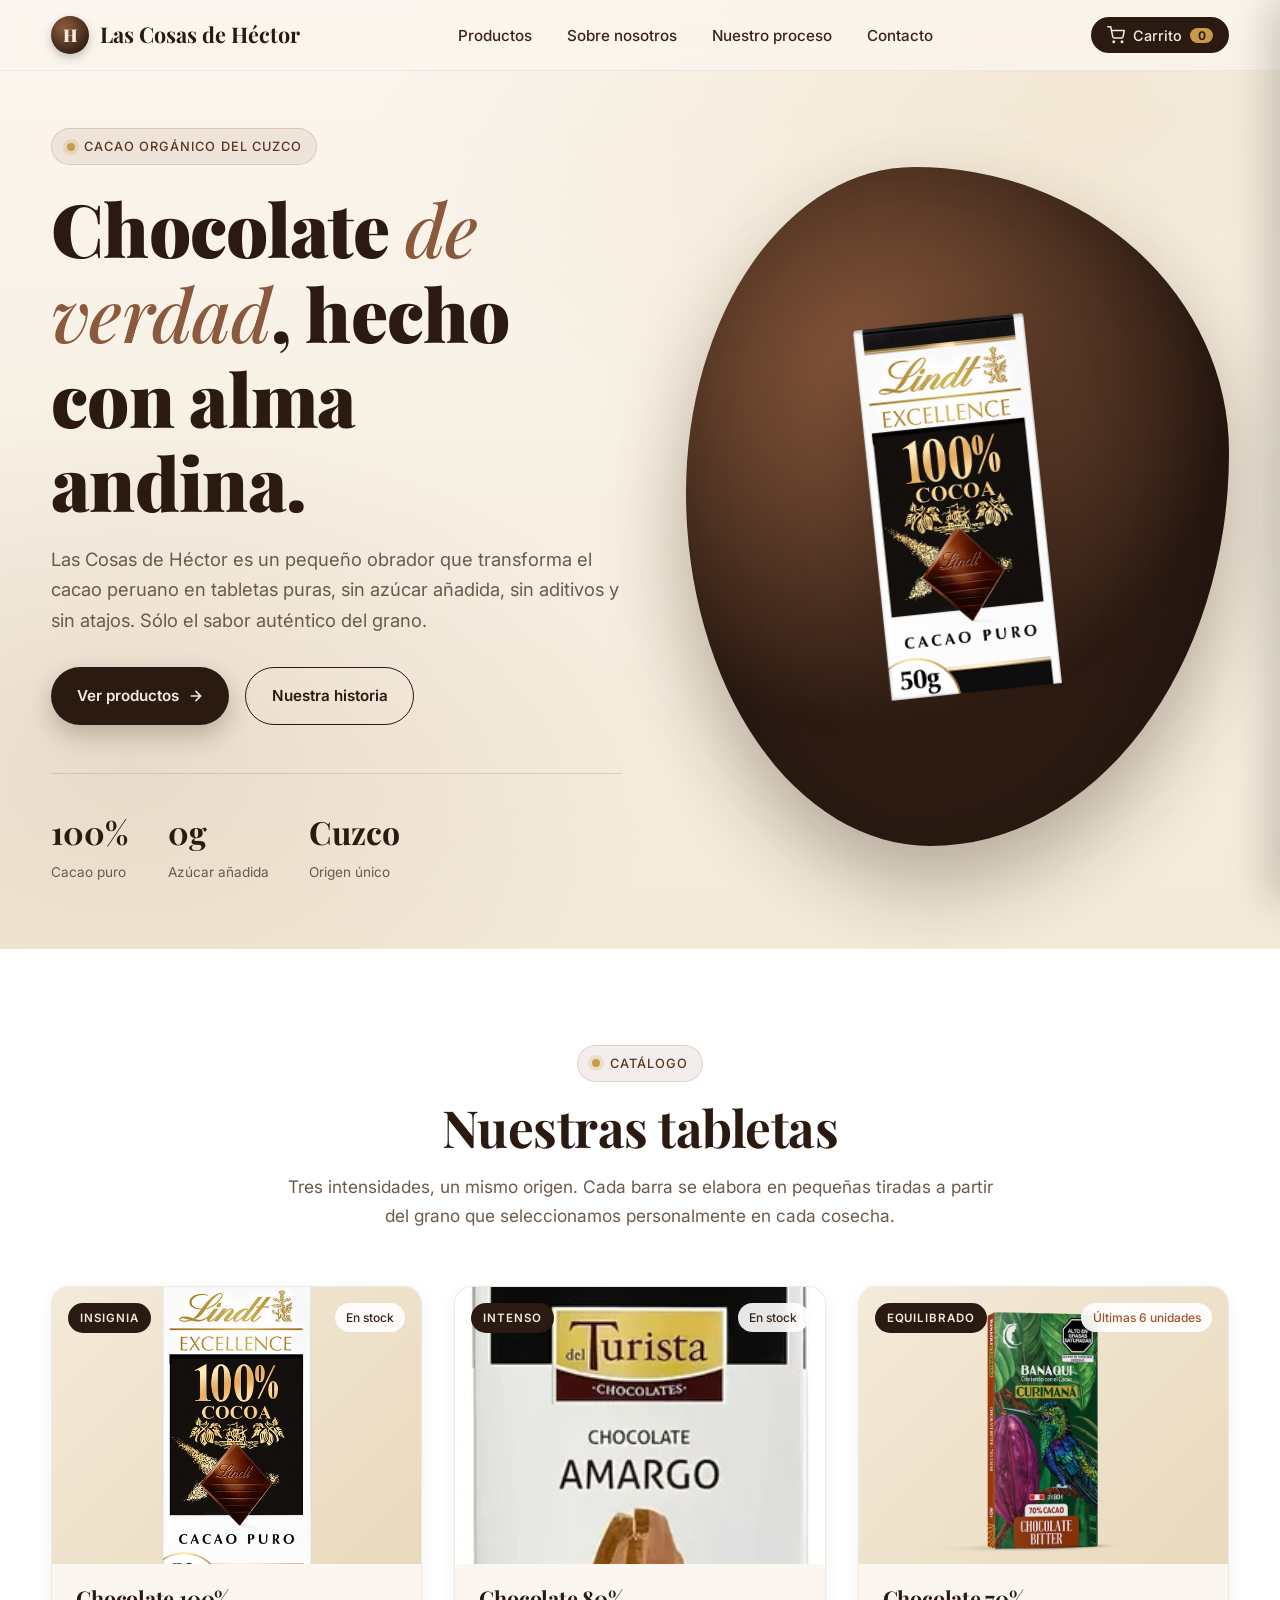
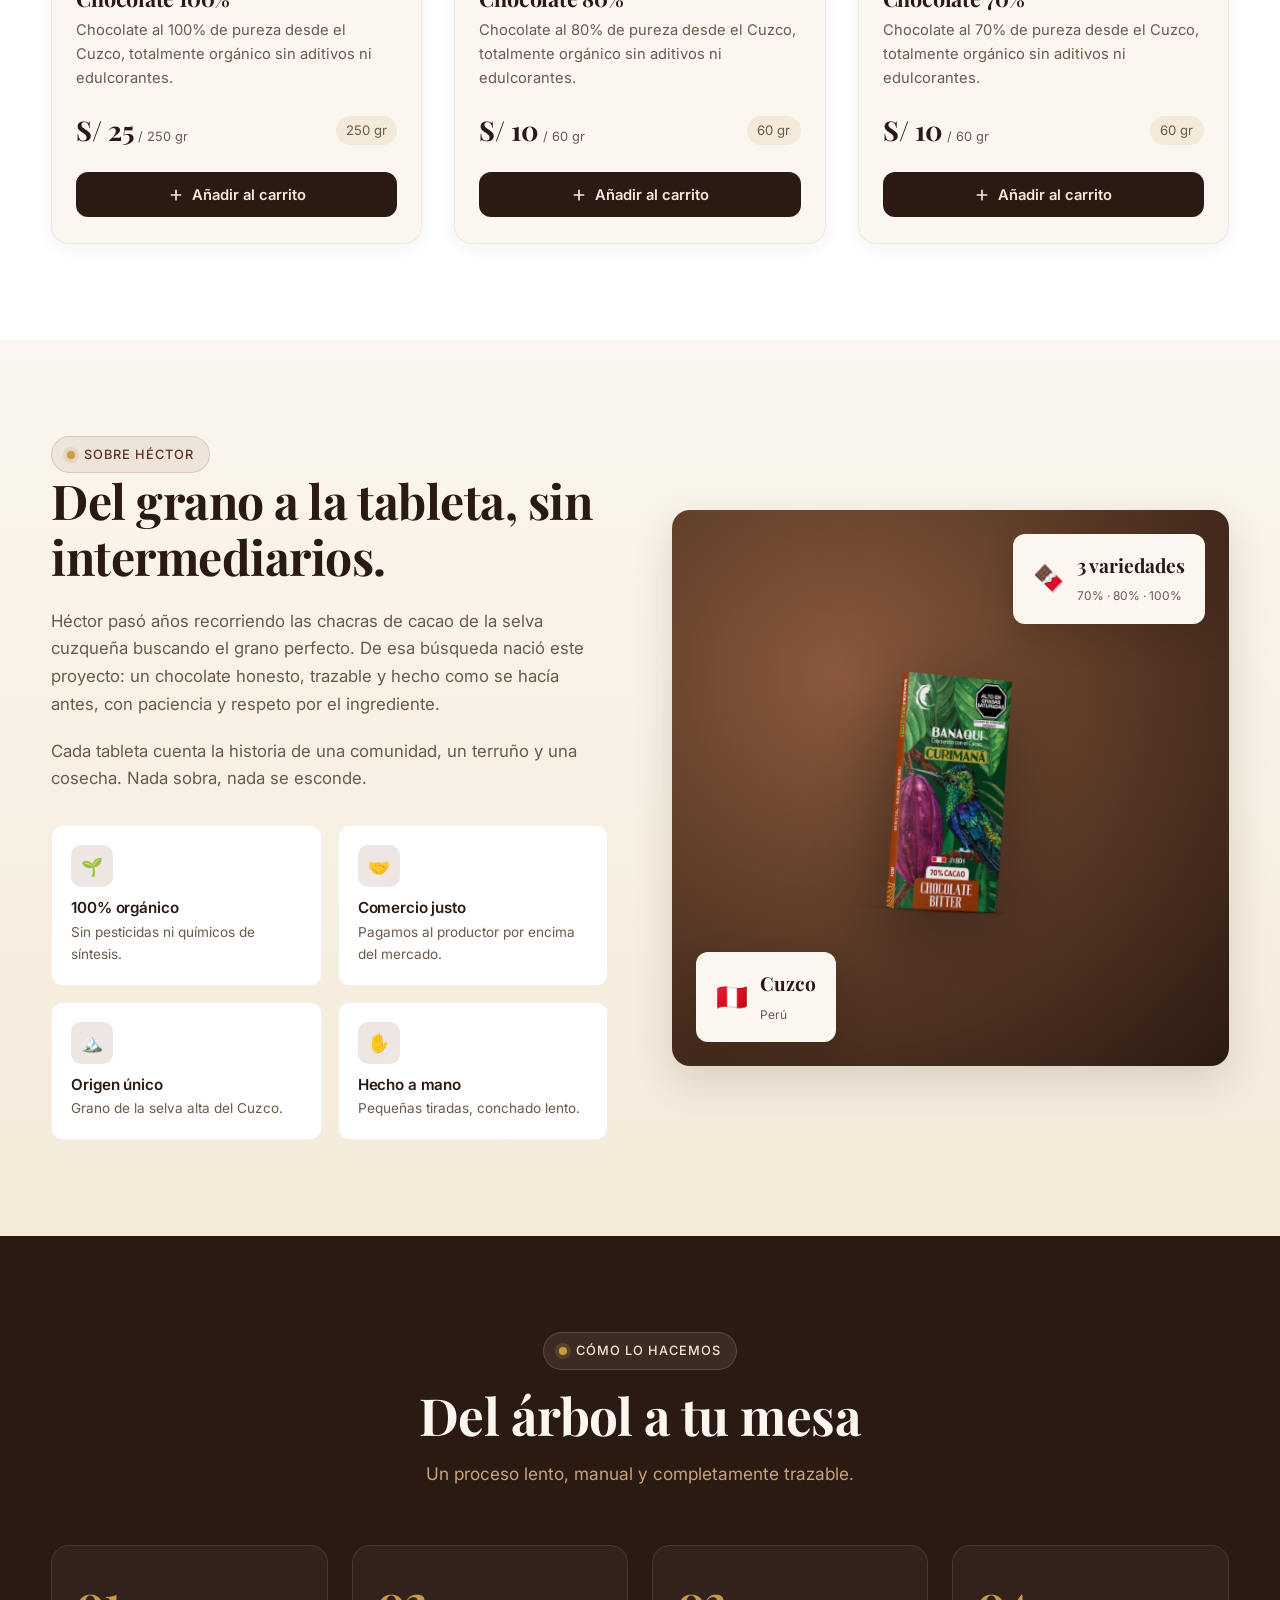
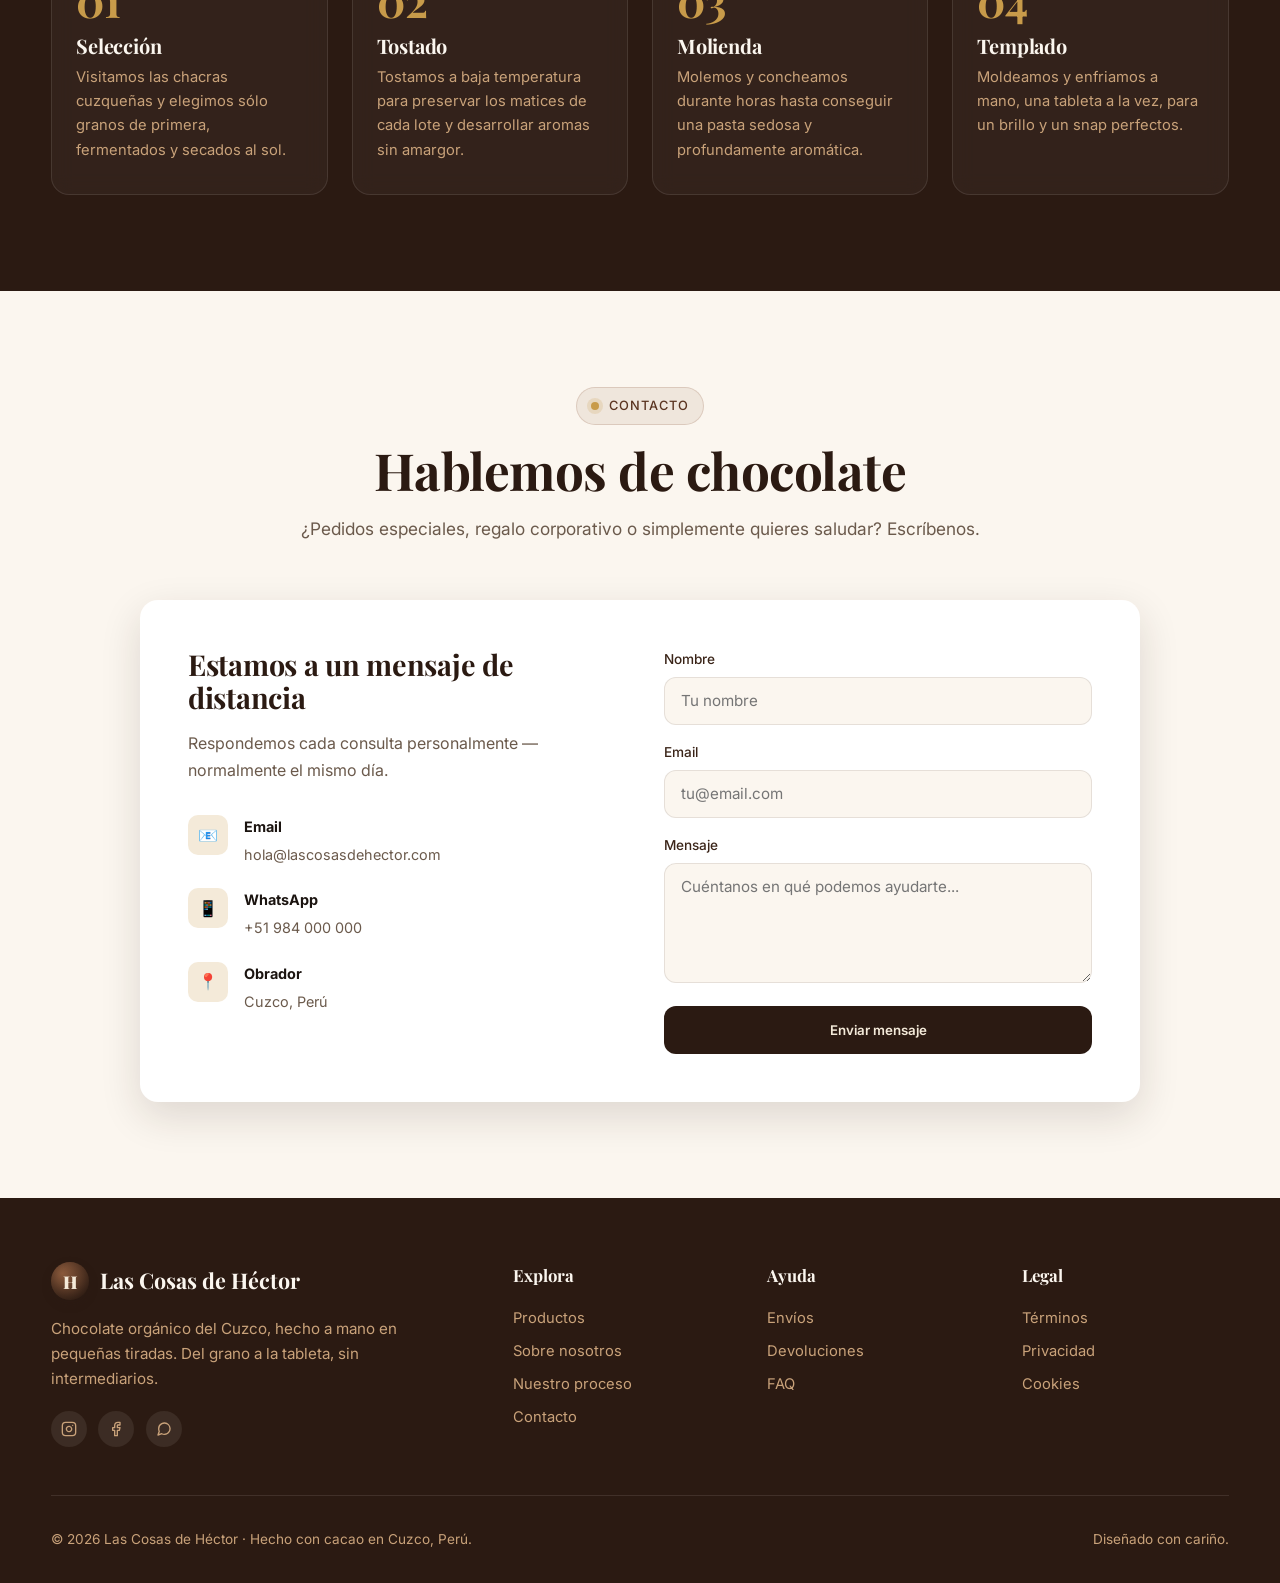
==== index.html @ a6a856c2 "Add SPA for Las Cosas de Héctor with catalog, cart, and sections - SPA completa en un solo index.htm" ====
<!DOCTYPE html>
<html lang="es">
<head>
    <meta charset="UTF-8" />
    <meta name="viewport" content="width=device-width, initial-scale=1.0" />
    <meta name="description" content="Las Cosas de Héctor — chocolate orgánico 100% puro desde el Cuzco, sin aditivos ni edulcorantes." />
    <title>Las Cosas de Héctor · Chocolate orgánico del Cuzco</title>

    <link rel="preconnect" href="https://fonts.googleapis.com">
    <link rel="preconnect" href="https://fonts.gstatic.com" crossorigin>
    <link href="https://fonts.googleapis.com/css2?family=Playfair+Display:wght@500;700;900&family=Inter:wght@300;400;500;600;700&display=swap" rel="stylesheet">

    <style>
        :root {
            --cacao-900: #2b1a12;
            --cacao-800: #3a2418;
            --cacao-700: #5a3420;
            --cacao-500: #8b5a3c;
            --cacao-300: #c9a27a;
            --cream-50: #fbf6ef;
            --cream-100: #f4ead9;
            --cream-200: #e9d9bd;
            --gold: #c89b4a;
            --ink: #1b1410;
            --muted: #6b5a4c;
            --white: #ffffff;
            --shadow: 0 14px 40px rgba(43, 26, 18, 0.14);
            --radius-lg: 18px;
            --radius-md: 12px;
            --radius-sm: 8px;
            --transition: 0.35s cubic-bezier(0.22, 0.61, 0.36, 1);
        }

        * { box-sizing: border-box; margin: 0; padding: 0; }

        html { scroll-behavior: smooth; }

        body {
            font-family: 'Inter', system-ui, -apple-system, Segoe UI, Roboto, sans-serif;
            color: var(--ink);
            background: var(--cream-50);
            line-height: 1.65;
            -webkit-font-smoothing: antialiased;
            overflow-x: hidden;
        }

        h1, h2, h3, h4 {
            font-family: 'Playfair Display', Georgia, serif;
            color: var(--cacao-900);
            line-height: 1.15;
            letter-spacing: -0.01em;
        }

        a { color: inherit; text-decoration: none; }
        img { max-width: 100%; display: block; }
        button { font-family: inherit; cursor: pointer; border: none; background: none; }

        .container {
            width: min(1180px, 92%);
            margin: 0 auto;
        }

        /* ======= NAV ======= */
        .nav {
            position: fixed;
            top: 0; left: 0; right: 0;
            z-index: 100;
            backdrop-filter: saturate(180%) blur(12px);
            -webkit-backdrop-filter: saturate(180%) blur(12px);
            background: rgba(251, 246, 239, 0.82);
            border-bottom: 1px solid rgba(43, 26, 18, 0.06);
            transition: var(--transition);
        }
        .nav.scrolled {
            background: rgba(251, 246, 239, 0.96);
            box-shadow: 0 2px 20px rgba(43, 26, 18, 0.06);
        }
        .nav-inner {
            display: flex;
            justify-content: space-between;
            align-items: center;
            padding: 1rem 0;
        }
        .brand {
            display: flex;
            align-items: center;
            gap: 0.65rem;
            font-family: 'Playfair Display', serif;
            font-weight: 700;
            font-size: 1.35rem;
            color: var(--cacao-900);
        }
        .brand-mark {
            width: 38px; height: 38px;
            border-radius: 50%;
            background: radial-gradient(circle at 30% 30%, var(--cacao-500), var(--cacao-900));
            box-shadow: inset 0 -6px 12px rgba(0,0,0,0.25), 0 4px 10px rgba(43,26,18,0.25);
            display: grid;
            place-items: center;
            color: var(--cream-100);
            font-family: 'Playfair Display', serif;
            font-weight: 900;
            font-size: 1.1rem;
        }
        .nav-links {
            display: flex;
            align-items: center;
            gap: 2.2rem;
            list-style: none;
        }
        .nav-links a {
            font-size: 0.95rem;
            font-weight: 500;
            color: var(--cacao-800);
            position: relative;
            transition: color var(--transition);
        }
        .nav-links a::after {
            content: '';
            position: absolute;
            left: 0; bottom: -6px;
            width: 0; height: 2px;
            background: var(--gold);
            transition: width var(--transition);
        }
        .nav-links a:hover { color: var(--cacao-900); }
        .nav-links a:hover::after { width: 100%; }

        .cart-btn {
            display: inline-flex;
            align-items: center;
            gap: 0.5rem;
            padding: 0.55rem 1rem;
            border-radius: 999px;
            background: var(--cacao-900);
            color: var(--cream-100);
            font-size: 0.9rem;
            font-weight: 500;
            transition: transform var(--transition), background var(--transition);
        }
        .cart-btn:hover { background: var(--cacao-700); transform: translateY(-1px); }
        .cart-count {
            background: var(--gold);
            color: var(--cacao-900);
            padding: 0 0.45rem;
            border-radius: 999px;
            font-size: 0.75rem;
            font-weight: 700;
            min-width: 20px;
            text-align: center;
        }

        .nav-toggle {
            display: none;
            width: 40px; height: 40px;
            border-radius: 8px;
            align-items: center;
            justify-content: center;
            color: var(--cacao-900);
        }

        /* ======= HERO ======= */
        .hero {
            position: relative;
            min-height: 100vh;
            padding: 8rem 0 4rem;
            background:
                radial-gradient(1200px 700px at 85% 10%, rgba(200, 155, 74, 0.15), transparent 60%),
                radial-gradient(900px 600px at 10% 80%, rgba(139, 90, 60, 0.12), transparent 60%),
                linear-gradient(180deg, var(--cream-50), var(--cream-100));
            overflow: hidden;
        }
        .hero-inner {
            display: grid;
            grid-template-columns: 1.05fr 1fr;
            gap: 4rem;
            align-items: center;
        }
        .eyebrow {
            display: inline-flex;
            align-items: center;
            gap: 0.6rem;
            padding: 0.45rem 0.9rem;
            background: rgba(139, 90, 60, 0.1);
            border: 1px solid rgba(139, 90, 60, 0.2);
            border-radius: 999px;
            font-size: 0.8rem;
            font-weight: 500;
            color: var(--cacao-700);
            letter-spacing: 0.08em;
            text-transform: uppercase;
        }
        .eyebrow .dot {
            width: 8px; height: 8px; border-radius: 50%;
            background: var(--gold);
            box-shadow: 0 0 0 4px rgba(200, 155, 74, 0.2);
        }

        .hero h1 {
            font-size: clamp(2.6rem, 6vw, 4.6rem);
            margin: 1.25rem 0 1.25rem;
            font-weight: 900;
        }
        .hero h1 em {
            font-style: italic;
            color: var(--cacao-500);
            font-weight: 500;
        }
        .hero p.lead {
            font-size: 1.15rem;
            color: var(--muted);
            max-width: 52ch;
            margin-bottom: 2rem;
        }
        .hero-actions {
            display: flex;
            gap: 1rem;
            flex-wrap: wrap;
        }
        .btn {
            display: inline-flex;
            align-items: center;
            gap: 0.55rem;
            padding: 0.95rem 1.6rem;
            border-radius: 999px;
            font-weight: 600;
            font-size: 0.95rem;
            transition: transform var(--transition), box-shadow var(--transition), background var(--transition), color var(--transition);
        }
        .btn-primary {
            background: var(--cacao-900);
            color: var(--cream-100);
            box-shadow: 0 10px 24px rgba(43,26,18,0.25);
        }
        .btn-primary:hover { transform: translateY(-2px); background: var(--cacao-700); box-shadow: 0 14px 30px rgba(43,26,18,0.3); }
        .btn-ghost {
            background: transparent;
            color: var(--cacao-900);
            border: 1.5px solid var(--cacao-900);
        }
        .btn-ghost:hover { background: var(--cacao-900); color: var(--cream-100); }

        .hero-stats {
            display: flex;
            gap: 2.5rem;
            margin-top: 3rem;
            padding-top: 2rem;
            border-top: 1px solid rgba(43, 26, 18, 0.12);
        }
        .stat strong {
            display: block;
            font-family: 'Playfair Display', serif;
            font-size: 2rem;
            color: var(--cacao-900);
        }
        .stat span {
            font-size: 0.85rem;
            color: var(--muted);
        }

        .hero-art {
            position: relative;
            aspect-ratio: 4/5;
            display: grid;
            place-items: center;
        }
        .hero-art .blob {
            position: absolute;
            inset: 0;
            background: radial-gradient(circle at 35% 30%, var(--cacao-500), var(--cacao-900) 60%, var(--cacao-800));
            border-radius: 42% 58% 55% 45% / 48% 42% 58% 52%;
            box-shadow: 0 40px 80px rgba(43, 26, 18, 0.3), inset -20px -30px 60px rgba(0,0,0,0.25);
            animation: morph 14s ease-in-out infinite alternate;
        }
        .hero-art .halo {
            position: absolute;
            inset: -8%;
            background: radial-gradient(circle, rgba(200, 155, 74, 0.2), transparent 70%);
            filter: blur(30px);
            z-index: 0;
        }
        .hero-art img {
            position: relative;
            z-index: 2;
            width: 78%;
            height: auto;
            filter: drop-shadow(0 24px 40px rgba(43, 26, 18, 0.5));
            transform: rotate(-6deg);
            animation: float 6s ease-in-out infinite;
        }
        @keyframes morph {
            0% { border-radius: 42% 58% 55% 45% / 48% 42% 58% 52%; }
            100% { border-radius: 55% 45% 48% 52% / 42% 55% 45% 58%; }
        }
        @keyframes float {
            0%, 100% { transform: translateY(0) rotate(-6deg); }
            50% { transform: translateY(-16px) rotate(-4deg); }
        }

        /* ======= SECTION COMMON ======= */
        section { padding: 6rem 0; position: relative; }
        .section-head {
            text-align: center;
            max-width: 720px;
            margin: 0 auto 3.5rem;
        }
        .section-head .eyebrow { margin-bottom: 1rem; }
        .section-head h2 {
            font-size: clamp(2rem, 4vw, 3.2rem);
            margin-bottom: 1rem;
        }
        .section-head p {
            color: var(--muted);
            font-size: 1.08rem;
        }

        /* ======= PRODUCTS ======= */
        #productos { background: var(--white); }
        .products-grid {
            display: grid;
            grid-template-columns: repeat(auto-fit, minmax(280px, 1fr));
            gap: 2rem;
        }
        .product-card {
            background: var(--cream-50);
            border-radius: var(--radius-lg);
            overflow: hidden;
            box-shadow: 0 4px 16px rgba(43, 26, 18, 0.06);
            border: 1px solid rgba(43, 26, 18, 0.06);
            transition: transform var(--transition), box-shadow var(--transition);
            display: flex;
            flex-direction: column;
        }
        .product-card:hover {
            transform: translateY(-6px);
            box-shadow: var(--shadow);
        }
        .product-image {
            position: relative;
            aspect-ratio: 4/3;
            overflow: hidden;
            background: linear-gradient(135deg, var(--cream-100), var(--cream-200));
        }
        .product-image img {
            width: 100%;
            height: 100%;
            object-fit: cover;
            transition: transform 0.6s cubic-bezier(0.22, 0.61, 0.36, 1);
        }
        .product-card:hover .product-image img { transform: scale(1.06); }
        .product-badge {
            position: absolute;
            top: 1rem; left: 1rem;
            padding: 0.35rem 0.75rem;
            background: var(--cacao-900);
            color: var(--cream-100);
            border-radius: 999px;
            font-size: 0.72rem;
            font-weight: 600;
            letter-spacing: 0.08em;
            text-transform: uppercase;
        }
        .stock-tag {
            position: absolute;
            top: 1rem; right: 1rem;
            padding: 0.3rem 0.7rem;
            background: rgba(255, 255, 255, 0.9);
            backdrop-filter: blur(6px);
            color: var(--cacao-800);
            border-radius: 999px;
            font-size: 0.75rem;
            font-weight: 500;
        }
        .stock-tag.low { color: #a0522d; }
        .product-body {
            padding: 1.4rem 1.5rem 1.6rem;
            display: flex;
            flex-direction: column;
            flex: 1;
        }
        .product-title {
            font-size: 1.35rem;
            margin-bottom: 0.4rem;
        }
        .product-desc {
            color: var(--muted);
            font-size: 0.92rem;
            margin-bottom: 1.1rem;
            flex: 1;
        }
        .product-meta {
            display: flex;
            justify-content: space-between;
            align-items: center;
            gap: 1rem;
        }
        .price {
            font-family: 'Playfair Display', serif;
            font-size: 1.7rem;
            color: var(--cacao-900);
            font-weight: 700;
        }
        .price small {
            font-family: 'Inter', sans-serif;
            font-weight: 400;
            font-size: 0.8rem;
            color: var(--muted);
            margin-left: 0.25rem;
        }
        .weight {
            font-size: 0.82rem;
            color: var(--muted);
            padding: 0.25rem 0.65rem;
            background: var(--cream-100);
            border-radius: 999px;
        }
        .add-btn {
            margin-top: 1.2rem;
            width: 100%;
            padding: 0.85rem;
            background: var(--cacao-900);
            color: var(--cream-100);
            border-radius: var(--radius-md);
            font-weight: 600;
            font-size: 0.92rem;
            display: flex;
            align-items: center;
            justify-content: center;
            gap: 0.5rem;
            transition: background var(--transition), transform var(--transition);
        }
        .add-btn:hover { background: var(--cacao-700); }
        .add-btn:active { transform: scale(0.98); }
        .add-btn.added {
            background: #3f6c3a;
        }

        /* ======= ABOUT ======= */
        #sobre {
            background: linear-gradient(180deg, var(--cream-50), var(--cream-100));
        }
        .about-grid {
            display: grid;
            grid-template-columns: 1fr 1fr;
            gap: 4rem;
            align-items: center;
        }
        .about-text h2 {
            font-size: clamp(2rem, 4vw, 3rem);
            margin-bottom: 1.5rem;
        }
        .about-text p {
            color: var(--muted);
            margin-bottom: 1.2rem;
            font-size: 1.05rem;
        }
        .features {
            margin-top: 2rem;
            display: grid;
            grid-template-columns: 1fr 1fr;
            gap: 1rem;
        }
        .feature {
            padding: 1.2rem;
            background: var(--white);
            border-radius: var(--radius-md);
            border: 1px solid rgba(43, 26, 18, 0.06);
        }
        .feature-icon {
            width: 42px; height: 42px;
            background: var(--cacao-100, rgba(139, 90, 60, 0.15));
            border-radius: 10px;
            display: grid;
            place-items: center;
            margin-bottom: 0.75rem;
            font-size: 1.1rem;
        }
        .feature h4 {
            font-family: 'Inter', sans-serif;
            font-size: 0.95rem;
            font-weight: 600;
            margin-bottom: 0.25rem;
        }
        .feature p {
            font-size: 0.85rem;
            color: var(--muted);
            margin: 0;
        }

        .about-visual {
            position: relative;
            aspect-ratio: 1/1;
            border-radius: var(--radius-lg);
            overflow: hidden;
            background: radial-gradient(circle at 30% 30%, var(--cacao-500), var(--cacao-900));
            box-shadow: var(--shadow);
            display: grid;
            place-items: center;
            padding: 3rem;
        }
        .about-visual img {
            max-width: 80%;
            filter: drop-shadow(0 20px 40px rgba(0,0,0,0.4));
            transform: rotate(4deg);
        }
        .about-badge {
            position: absolute;
            background: var(--cream-50);
            padding: 1rem 1.25rem;
            border-radius: var(--radius-md);
            box-shadow: 0 12px 30px rgba(43,26,18,0.22);
            display: flex;
            align-items: center;
            gap: 0.75rem;
        }
        .about-badge.top-right { top: 1.5rem; right: 1.5rem; }
        .about-badge.bottom-left { bottom: 1.5rem; left: 1.5rem; }
        .about-badge strong {
            display: block;
            font-family: 'Playfair Display', serif;
            font-size: 1.2rem;
            color: var(--cacao-900);
        }
        .about-badge span {
            font-size: 0.75rem;
            color: var(--muted);
        }

        /* ======= PROCESS ======= */
        #proceso { background: var(--cacao-900); color: var(--cream-100); }
        #proceso .section-head h2 { color: var(--cream-50); }
        #proceso .section-head p { color: var(--cacao-300); }
        #proceso .eyebrow { background: rgba(251, 246, 239, 0.08); color: var(--cream-100); border-color: rgba(251, 246, 239, 0.15); }
        .steps {
            display: grid;
            grid-template-columns: repeat(4, 1fr);
            gap: 1.5rem;
        }
        .step {
            position: relative;
            padding: 2rem 1.5rem;
            background: rgba(251, 246, 239, 0.04);
            border: 1px solid rgba(251, 246, 239, 0.1);
            border-radius: var(--radius-lg);
            backdrop-filter: blur(10px);
        }
        .step-num {
            font-family: 'Playfair Display', serif;
            font-size: 2.75rem;
            color: var(--gold);
            font-weight: 700;
            line-height: 1;
            margin-bottom: 0.75rem;
        }
        .step h4 {
            color: var(--cream-50);
            font-family: 'Playfair Display', serif;
            font-size: 1.25rem;
            margin-bottom: 0.5rem;
        }
        .step p {
            color: var(--cacao-300);
            font-size: 0.92rem;
        }

        /* ======= CONTACT ======= */
        #contacto { background: var(--cream-50); }
        .contact-grid {
            display: grid;
            grid-template-columns: 1fr 1fr;
            gap: 3rem;
            max-width: 1000px;
            margin: 0 auto;
            background: var(--white);
            border-radius: var(--radius-lg);
            padding: 3rem;
            box-shadow: var(--shadow);
        }
        .contact-info h3 {
            font-size: 1.8rem;
            margin-bottom: 1rem;
        }
        .contact-info p {
            color: var(--muted);
            margin-bottom: 2rem;
        }
        .contact-item {
            display: flex;
            gap: 1rem;
            margin-bottom: 1.3rem;
            align-items: flex-start;
        }
        .contact-item-icon {
            width: 40px; height: 40px;
            border-radius: 10px;
            background: var(--cream-100);
            display: grid;
            place-items: center;
            flex-shrink: 0;
        }
        .contact-item strong {
            display: block;
            font-size: 0.9rem;
            margin-bottom: 0.15rem;
        }
        .contact-item span {
            color: var(--muted);
            font-size: 0.9rem;
        }
        .contact-form label {
            display: block;
            font-size: 0.85rem;
            font-weight: 500;
            color: var(--cacao-800);
            margin-bottom: 0.4rem;
        }
        .contact-form input,
        .contact-form textarea {
            width: 100%;
            padding: 0.85rem 1rem;
            border: 1.5px solid rgba(43, 26, 18, 0.1);
            border-radius: var(--radius-md);
            font-family: inherit;
            font-size: 0.95rem;
            background: var(--cream-50);
            margin-bottom: 1rem;
            transition: border-color var(--transition), background var(--transition);
        }
        .contact-form input:focus,
        .contact-form textarea:focus {
            outline: none;
            border-color: var(--cacao-700);
            background: var(--white);
        }
        .contact-form textarea { min-height: 120px; resize: vertical; }
        .contact-form button {
            width: 100%;
            padding: 1rem;
            background: var(--cacao-900);
            color: var(--cream-100);
            border-radius: var(--radius-md);
            font-weight: 600;
            transition: background var(--transition);
        }
        .contact-form button:hover { background: var(--cacao-700); }

        /* ======= FOOTER ======= */
        footer {
            background: var(--cacao-900);
            color: var(--cream-200);
            padding: 4rem 0 2rem;
        }
        .footer-grid {
            display: grid;
            grid-template-columns: 2fr 1fr 1fr 1fr;
            gap: 3rem;
            margin-bottom: 3rem;
        }
        footer h5 {
            color: var(--cream-50);
            font-family: 'Playfair Display', serif;
            font-size: 1.05rem;
            margin-bottom: 1rem;
        }
        footer ul { list-style: none; }
        footer li { margin-bottom: 0.55rem; font-size: 0.92rem; }
        footer a { color: var(--cacao-300); transition: color var(--transition); }
        footer a:hover { color: var(--gold); }
        .footer-brand p {
            color: var(--cacao-300);
            font-size: 0.95rem;
            margin-top: 1rem;
            max-width: 360px;
        }
        .socials { display: flex; gap: 0.7rem; margin-top: 1.25rem; }
        .socials a {
            width: 36px; height: 36px;
            border-radius: 50%;
            background: rgba(251, 246, 239, 0.08);
            display: grid;
            place-items: center;
            transition: background var(--transition);
        }
        .socials a:hover { background: var(--gold); color: var(--cacao-900); }
        .footer-bottom {
            border-top: 1px solid rgba(251, 246, 239, 0.1);
            padding-top: 2rem;
            display: flex;
            justify-content: space-between;
            align-items: center;
            flex-wrap: wrap;
            gap: 1rem;
            font-size: 0.85rem;
            color: var(--cacao-300);
        }

        /* ======= CART DRAWER ======= */
        .drawer-overlay {
            position: fixed; inset: 0;
            background: rgba(0,0,0,0.5);
            opacity: 0; pointer-events: none;
            transition: opacity var(--transition);
            z-index: 200;
        }
        .drawer-overlay.active { opacity: 1; pointer-events: auto; }
        .drawer {
            position: fixed;
            top: 0; right: 0;
            width: min(420px, 100%);
            height: 100vh;
            background: var(--cream-50);
            box-shadow: -10px 0 40px rgba(0,0,0,0.2);
            z-index: 201;
            transform: translateX(100%);
            transition: transform var(--transition);
            display: flex;
            flex-direction: column;
        }
        .drawer.active { transform: translateX(0); }
        .drawer-head {
            display: flex;
            justify-content: space-between;
            align-items: center;
            padding: 1.5rem;
            border-bottom: 1px solid rgba(43,26,18,0.08);
        }
        .drawer-head h3 { font-size: 1.4rem; }
        .close-drawer {
            width: 36px; height: 36px;
            border-radius: 50%;
            background: var(--cream-100);
            display: grid;
            place-items: center;
            font-size: 1.2rem;
            color: var(--cacao-900);
        }
        .drawer-body {
            flex: 1;
            overflow-y: auto;
            padding: 1.5rem;
        }
        .cart-empty {
            text-align: center;
            padding: 4rem 1rem;
            color: var(--muted);
        }
        .cart-item {
            display: grid;
            grid-template-columns: 70px 1fr auto;
            gap: 1rem;
            padding: 1rem 0;
            border-bottom: 1px solid rgba(43,26,18,0.08);
            align-items: center;
        }
        .cart-item img {
            width: 70px; height: 70px;
            border-radius: 10px;
            object-fit: cover;
        }
        .cart-item-title { font-weight: 600; font-size: 0.95rem; margin-bottom: 0.2rem; }
        .cart-item-price { font-size: 0.88rem; color: var(--muted); }
        .qty-controls {
            display: flex;
            align-items: center;
            gap: 0.5rem;
            margin-top: 0.4rem;
        }
        .qty-btn {
            width: 24px; height: 24px;
            border-radius: 50%;
            background: var(--cream-100);
            display: grid;
            place-items: center;
            font-weight: 700;
            color: var(--cacao-900);
        }
        .remove-item {
            color: var(--muted);
            font-size: 0.8rem;
            text-decoration: underline;
        }
        .drawer-foot {
            padding: 1.5rem;
            border-top: 1px solid rgba(43,26,18,0.08);
            background: var(--white);
        }
        .total-row {
            display: flex;
            justify-content: space-between;
            align-items: center;
            margin-bottom: 1rem;
            font-size: 1.1rem;
        }
        .total-row strong { font-family: 'Playfair Display', serif; font-size: 1.6rem; color: var(--cacao-900); }
        .checkout-btn {
            width: 100%;
            padding: 1rem;
            background: var(--cacao-900);
            color: var(--cream-100);
            border-radius: var(--radius-md);
            font-weight: 600;
            font-size: 0.95rem;
            display: flex;
            align-items: center;
            justify-content: center;
            gap: 0.5rem;
        }
        .checkout-btn:hover { background: var(--cacao-700); }

        /* ======= TOAST ======= */
        .toast {
            position: fixed;
            bottom: 2rem; left: 50%;
            transform: translateX(-50%) translateY(20px);
            background: var(--cacao-900);
            color: var(--cream-50);
            padding: 0.8rem 1.4rem;
            border-radius: 999px;
            font-size: 0.9rem;
            z-index: 300;
            opacity: 0;
            pointer-events: none;
            transition: opacity 0.3s, transform 0.3s;
            box-shadow: 0 10px 30px rgba(0,0,0,0.2);
        }
        .toast.show { opacity: 1; transform: translateX(-50%) translateY(0); }

        /* ======= REVEAL ANIMATION ======= */
        .reveal {
            opacity: 0;
            transform: translateY(28px);
            transition: opacity 0.7s cubic-bezier(0.22, 0.61, 0.36, 1), transform 0.7s cubic-bezier(0.22, 0.61, 0.36, 1);
        }
        .reveal.visible { opacity: 1; transform: translateY(0); }

        /* ======= RESPONSIVE ======= */
        @media (max-width: 960px) {
            .hero-inner, .about-grid, .contact-grid { grid-template-columns: 1fr; }
            .hero { padding-top: 7rem; }
            .hero-art { aspect-ratio: 1/1; max-width: 420px; margin: 0 auto; }
            .steps { grid-template-columns: 1fr 1fr; }
            .footer-grid { grid-template-columns: 1fr 1fr; }
            .contact-grid { padding: 2rem; }
        }
        @media (max-width: 640px) {
            .nav-links { display: none; }
            .nav-toggle { display: flex; }
            .nav-links.open {
                display: flex;
                position: absolute;
                top: 100%; right: 0; left: 0;
                background: var(--cream-50);
                flex-direction: column;
                padding: 1.5rem;
                gap: 1rem;
                box-shadow: 0 10px 30px rgba(0,0,0,0.08);
            }
            section { padding: 4rem 0; }
            .hero-stats { flex-wrap: wrap; gap: 1.5rem; }
            .steps { grid-template-columns: 1fr; }
            .footer-grid { grid-template-columns: 1fr; gap: 2rem; }
            .features { grid-template-columns: 1fr; }
            .contact-grid { padding: 1.5rem; }
        }
    </style>
</head>
<body>

    <!-- NAV -->
    <nav class="nav" id="nav">
        <div class="container nav-inner">
            <a href="#top" class="brand" aria-label="Las Cosas de Héctor">
                <span class="brand-mark">H</span>
                <span>Las Cosas de Héctor</span>
            </a>
            <ul class="nav-links" id="navLinks">
                <li><a href="#productos">Productos</a></li>
                <li><a href="#sobre">Sobre nosotros</a></li>
                <li><a href="#proceso">Nuestro proceso</a></li>
                <li><a href="#contacto">Contacto</a></li>
            </ul>
            <div style="display:flex; gap:.5rem; align-items:center;">
                <button class="cart-btn" id="cartBtn" aria-label="Abrir carrito">
                    <svg width="18" height="18" viewBox="0 0 24 24" fill="none" stroke="currentColor" stroke-width="2" stroke-linecap="round" stroke-linejoin="round"><circle cx="9" cy="21" r="1"/><circle cx="20" cy="21" r="1"/><path d="M1 1h4l2.68 13.39a2 2 0 0 0 2 1.61h9.72a2 2 0 0 0 2-1.61L23 6H6"/></svg>
                    <span>Carrito</span>
                    <span class="cart-count" id="cartCount">0</span>
                </button>
                <button class="nav-toggle" id="navToggle" aria-label="Menú">
                    <svg width="22" height="22" viewBox="0 0 24 24" fill="none" stroke="currentColor" stroke-width="2" stroke-linecap="round"><path d="M3 6h18M3 12h18M3 18h18"/></svg>
                </button>
            </div>
        </div>
    </nav>

    <!-- HERO -->
    <section class="hero" id="top">
        <div class="container hero-inner">
            <div class="hero-text reveal">
                <span class="eyebrow"><span class="dot"></span>Cacao orgánico del Cuzco</span>
                <h1>Chocolate <em>de verdad</em>, hecho con alma andina.</h1>
                <p class="lead">Las Cosas de Héctor es un pequeño obrador que transforma el cacao peruano en tabletas puras, sin azúcar añadida, sin aditivos y sin atajos. Sólo el sabor auténtico del grano.</p>
                <div class="hero-actions">
                    <a href="#productos" class="btn btn-primary">
                        Ver productos
                        <svg width="16" height="16" viewBox="0 0 24 24" fill="none" stroke="currentColor" stroke-width="2.5" stroke-linecap="round" stroke-linejoin="round"><path d="M5 12h14M12 5l7 7-7 7"/></svg>
                    </a>
                    <a href="#sobre" class="btn btn-ghost">Nuestra historia</a>
                </div>
                <div class="hero-stats">
                    <div class="stat">
                        <strong>100%</strong>
                        <span>Cacao puro</span>
                    </div>
                    <div class="stat">
                        <strong>0g</strong>
                        <span>Azúcar añadida</span>
                    </div>
                    <div class="stat">
                        <strong>Cuzco</strong>
                        <span>Origen único</span>
                    </div>
                </div>
            </div>
            <div class="hero-art reveal" aria-hidden="true">
                <div class="halo"></div>
                <div class="blob"></div>
                <img src="img/1.webp" alt="Tableta de chocolate 100% puro" loading="lazy">
            </div>
        </div>
    </section>

    <!-- PRODUCTOS -->
    <section id="productos">
        <div class="container">
            <div class="section-head reveal">
                <span class="eyebrow"><span class="dot"></span>Catálogo</span>
                <h2>Nuestras tabletas</h2>
                <p>Tres intensidades, un mismo origen. Cada barra se elabora en pequeñas tiradas a partir del grano que seleccionamos personalmente en cada cosecha.</p>
            </div>
            <div class="products-grid" id="productsGrid">
                <!-- Productos generados por JS -->
            </div>
        </div>
    </section>

    <!-- SOBRE -->
    <section id="sobre">
        <div class="container">
            <div class="about-grid">
                <div class="about-text reveal">
                    <span class="eyebrow"><span class="dot"></span>Sobre Héctor</span>
                    <h2>Del grano a la tableta, sin intermediarios.</h2>
                    <p>Héctor pasó años recorriendo las chacras de cacao de la selva cuzqueña buscando el grano perfecto. De esa búsqueda nació este proyecto: un chocolate honesto, trazable y hecho como se hacía antes, con paciencia y respeto por el ingrediente.</p>
                    <p>Cada tableta cuenta la historia de una comunidad, un terruño y una cosecha. Nada sobra, nada se esconde.</p>
                    <div class="features">
                        <div class="feature">
                            <div class="feature-icon">🌱</div>
                            <h4>100% orgánico</h4>
                            <p>Sin pesticidas ni químicos de síntesis.</p>
                        </div>
                        <div class="feature">
                            <div class="feature-icon">🤝</div>
                            <h4>Comercio justo</h4>
                            <p>Pagamos al productor por encima del mercado.</p>
                        </div>
                        <div class="feature">
                            <div class="feature-icon">🏔️</div>
                            <h4>Origen único</h4>
                            <p>Grano de la selva alta del Cuzco.</p>
                        </div>
                        <div class="feature">
                            <div class="feature-icon">✋</div>
                            <h4>Hecho a mano</h4>
                            <p>Pequeñas tiradas, conchado lento.</p>
                        </div>
                    </div>
                </div>
                <div class="about-visual reveal">
                    <img src="img/3.webp" alt="Chocolate Las Cosas de Héctor" loading="lazy">
                    <div class="about-badge top-right">
                        <div style="font-size: 1.6rem;">🍫</div>
                        <div>
                            <strong>3 variedades</strong>
                            <span>70% · 80% · 100%</span>
                        </div>
                    </div>
                    <div class="about-badge bottom-left">
                        <div style="font-size: 1.6rem;">🇵🇪</div>
                        <div>
                            <strong>Cuzco</strong>
                            <span>Perú</span>
                        </div>
                    </div>
                </div>
            </div>
        </div>
    </section>

    <!-- PROCESO -->
    <section id="proceso">
        <div class="container">
            <div class="section-head reveal">
                <span class="eyebrow"><span class="dot"></span>Cómo lo hacemos</span>
                <h2>Del árbol a tu mesa</h2>
                <p>Un proceso lento, manual y completamente trazable.</p>
            </div>
            <div class="steps">
                <div class="step reveal">
                    <div class="step-num">01</div>
                    <h4>Selección</h4>
                    <p>Visitamos las chacras cuzqueñas y elegimos sólo granos de primera, fermentados y secados al sol.</p>
                </div>
                <div class="step reveal">
                    <div class="step-num">02</div>
                    <h4>Tostado</h4>
                    <p>Tostamos a baja temperatura para preservar los matices de cada lote y desarrollar aromas sin amargor.</p>
                </div>
                <div class="step reveal">
                    <div class="step-num">03</div>
                    <h4>Molienda</h4>
                    <p>Molemos y concheamos durante horas hasta conseguir una pasta sedosa y profundamente aromática.</p>
                </div>
                <div class="step reveal">
                    <div class="step-num">04</div>
                    <h4>Templado</h4>
                    <p>Moldeamos y enfriamos a mano, una tableta a la vez, para un brillo y un snap perfectos.</p>
                </div>
            </div>
        </div>
    </section>

    <!-- CONTACTO -->
    <section id="contacto">
        <div class="container">
            <div class="section-head reveal">
                <span class="eyebrow"><span class="dot"></span>Contacto</span>
                <h2>Hablemos de chocolate</h2>
                <p>¿Pedidos especiales, regalo corporativo o simplemente quieres saludar? Escríbenos.</p>
            </div>
            <div class="contact-grid reveal">
                <div class="contact-info">
                    <h3>Estamos a un mensaje de distancia</h3>
                    <p>Respondemos cada consulta personalmente — normalmente el mismo día.</p>
                    <div class="contact-item">
                        <div class="contact-item-icon">📧</div>
                        <div>
                            <strong>Email</strong>
                            <span>hola@lascosasdehector.com</span>
                        </div>
                    </div>
                    <div class="contact-item">
                        <div class="contact-item-icon">📱</div>
                        <div>
                            <strong>WhatsApp</strong>
                            <span>+51 984 000 000</span>
                        </div>
                    </div>
                    <div class="contact-item">
                        <div class="contact-item-icon">📍</div>
                        <div>
                            <strong>Obrador</strong>
                            <span>Cuzco, Perú</span>
                        </div>
                    </div>
                </div>
                <form class="contact-form" id="contactForm">
                    <label for="name">Nombre</label>
                    <input type="text" id="name" required placeholder="Tu nombre">
                    <label for="email">Email</label>
                    <input type="email" id="email" required placeholder="tu@email.com">
                    <label for="message">Mensaje</label>
                    <textarea id="message" required placeholder="Cuéntanos en qué podemos ayudarte..."></textarea>
                    <button type="submit">Enviar mensaje</button>
                </form>
            </div>
        </div>
    </section>

    <!-- FOOTER -->
    <footer>
        <div class="container">
            <div class="footer-grid">
                <div class="footer-brand">
                    <div class="brand" style="color: var(--cream-50);">
                        <span class="brand-mark">H</span>
                        <span>Las Cosas de Héctor</span>
                    </div>
                    <p>Chocolate orgánico del Cuzco, hecho a mano en pequeñas tiradas. Del grano a la tableta, sin intermediarios.</p>
                    <div class="socials">
                        <a href="#" aria-label="Instagram">
                            <svg width="16" height="16" viewBox="0 0 24 24" fill="none" stroke="currentColor" stroke-width="2" stroke-linecap="round" stroke-linejoin="round"><rect x="2" y="2" width="20" height="20" rx="5" ry="5"/><path d="M16 11.37A4 4 0 1 1 12.63 8 4 4 0 0 1 16 11.37z"/><line x1="17.5" y1="6.5" x2="17.51" y2="6.5"/></svg>
                        </a>
                        <a href="#" aria-label="Facebook">
                            <svg width="16" height="16" viewBox="0 0 24 24" fill="none" stroke="currentColor" stroke-width="2" stroke-linecap="round" stroke-linejoin="round"><path d="M18 2h-3a5 5 0 0 0-5 5v3H7v4h3v8h4v-8h3l1-4h-4V7a1 1 0 0 1 1-1h3z"/></svg>
                        </a>
                        <a href="#" aria-label="WhatsApp">
                            <svg width="16" height="16" viewBox="0 0 24 24" fill="none" stroke="currentColor" stroke-width="2" stroke-linecap="round" stroke-linejoin="round"><path d="M21 11.5a8.38 8.38 0 0 1-.9 3.8 8.5 8.5 0 0 1-7.6 4.7 8.38 8.38 0 0 1-3.8-.9L3 21l1.9-5.7a8.38 8.38 0 0 1-.9-3.8 8.5 8.5 0 0 1 4.7-7.6 8.38 8.38 0 0 1 3.8-.9h.5a8.48 8.48 0 0 1 8 8v.5z"/></svg>
                        </a>
                    </div>
                </div>
                <div>
                    <h5>Explora</h5>
                    <ul>
                        <li><a href="#productos">Productos</a></li>
                        <li><a href="#sobre">Sobre nosotros</a></li>
                        <li><a href="#proceso">Nuestro proceso</a></li>
                        <li><a href="#contacto">Contacto</a></li>
                    </ul>
                </div>
                <div>
                    <h5>Ayuda</h5>
                    <ul>
                        <li><a href="#contacto">Envíos</a></li>
                        <li><a href="#contacto">Devoluciones</a></li>
                        <li><a href="#contacto">FAQ</a></li>
                    </ul>
                </div>
                <div>
                    <h5>Legal</h5>
                    <ul>
                        <li><a href="#">Términos</a></li>
                        <li><a href="#">Privacidad</a></li>
                        <li><a href="#">Cookies</a></li>
                    </ul>
                </div>
            </div>
            <div class="footer-bottom">
                <span>© <span id="year"></span> Las Cosas de Héctor · Hecho con cacao en Cuzco, Perú.</span>
                <span>Diseñado con cariño.</span>
            </div>
        </div>
    </footer>

    <!-- CART DRAWER -->
    <div class="drawer-overlay" id="drawerOverlay"></div>
    <aside class="drawer" id="drawer" aria-label="Carrito">
        <div class="drawer-head">
            <h3>Tu carrito</h3>
            <button class="close-drawer" id="closeDrawer" aria-label="Cerrar">×</button>
        </div>
        <div class="drawer-body" id="drawerBody">
            <div class="cart-empty" id="cartEmpty">
                <div style="font-size: 3rem; margin-bottom: 1rem;">🍫</div>
                <p>Tu carrito está vacío.</p>
                <p style="font-size: 0.85rem; margin-top: 0.5rem;">Añade una tableta para empezar.</p>
            </div>
        </div>
        <div class="drawer-foot" id="drawerFoot" style="display:none;">
            <div class="total-row">
                <span>Total</span>
                <strong id="totalAmount">S/ 0</strong>
            </div>
            <button class="checkout-btn" id="checkoutBtn">
                Ir a pagar
                <svg width="16" height="16" viewBox="0 0 24 24" fill="none" stroke="currentColor" stroke-width="2.5" stroke-linecap="round" stroke-linejoin="round"><path d="M5 12h14M12 5l7 7-7 7"/></svg>
            </button>
        </div>
    </aside>

    <div class="toast" id="toast"></div>

    <script>
        // ========== PRODUCTS DATA (cargada desde el catálogo) ==========
        const products = [
            {
                id: 1,
                name: "Chocolate 100%",
                description: "Chocolate al 100% de pureza desde el Cuzco, totalmente orgánico sin aditivos ni edulcorantes.",
                weight: "250 gr",
                price: 25,
                currency: "Soles",
                stock: 10,
                image: "img/1.webp",
                badge: "Insignia"
            },
            {
                id: 2,
                name: "Chocolate 80%",
                description: "Chocolate al 80% de pureza desde el Cuzco, totalmente orgánico sin aditivos ni edulcorantes.",
                weight: "60 gr",
                price: 10,
                currency: "Soles",
                stock: 23,
                image: "img/2.webp",
                badge: "Intenso"
            },
            {
                id: 3,
                name: "Chocolate 70%",
                description: "Chocolate al 70% de pureza desde el Cuzco, totalmente orgánico sin aditivos ni edulcorantes.",
                weight: "60 gr",
                price: 10,
                currency: "Soles",
                stock: 6,
                image: "img/3.webp",
                badge: "Equilibrado"
            }
        ];

        const currencySymbol = { "Soles": "S/" };

        // ========== RENDER PRODUCTS ==========
        const grid = document.getElementById('productsGrid');
        products.forEach(p => {
            const stockTag = p.stock <= 6
                ? `<span class="stock-tag low">Últimas ${p.stock} unidades</span>`
                : `<span class="stock-tag">En stock</span>`;
            const card = document.createElement('article');
            card.className = 'product-card reveal';
            card.innerHTML = `
                <div class="product-image">
                    <span class="product-badge">${p.badge}</span>
                    ${stockTag}
                    <img src="${p.image}" alt="${p.name}" loading="lazy">
                </div>
                <div class="product-body">
                    <h3 class="product-title">${p.name}</h3>
                    <p class="product-desc">${p.description}</p>
                    <div class="product-meta">
                        <div class="price">${currencySymbol[p.currency]} ${p.price}<small>/ ${p.weight}</small></div>
                        <span class="weight">${p.weight}</span>
                    </div>
                    <button class="add-btn" data-id="${p.id}">
                        <svg width="16" height="16" viewBox="0 0 24 24" fill="none" stroke="currentColor" stroke-width="2.5" stroke-linecap="round" stroke-linejoin="round"><path d="M12 5v14M5 12h14"/></svg>
                        Añadir al carrito
                    </button>
                </div>
            `;
            grid.appendChild(card);
        });

        // ========== CART ==========
        const cart = {};
        const cartBtn = document.getElementById('cartBtn');
        const drawer = document.getElementById('drawer');
        const overlay = document.getElementById('drawerOverlay');
        const closeDrawer = document.getElementById('closeDrawer');
        const cartCount = document.getElementById('cartCount');
        const drawerBody = document.getElementById('drawerBody');
        const drawerFoot = document.getElementById('drawerFoot');
        const totalAmount = document.getElementById('totalAmount');
        const cartEmpty = document.getElementById('cartEmpty');
        const toast = document.getElementById('toast');

        function showToast(msg) {
            toast.textContent = msg;
            toast.classList.add('show');
            clearTimeout(toast._t);
            toast._t = setTimeout(() => toast.classList.remove('show'), 2200);
        }

        function renderCart() {
            const ids = Object.keys(cart);
            const count = ids.reduce((n, id) => n + cart[id], 0);
            cartCount.textContent = count;

            if (count === 0) {
                cartEmpty.style.display = 'block';
                drawerFoot.style.display = 'none';
                [...drawerBody.querySelectorAll('.cart-item')].forEach(el => el.remove());
                return;
            }
            cartEmpty.style.display = 'none';
            drawerFoot.style.display = 'block';
            [...drawerBody.querySelectorAll('.cart-item')].forEach(el => el.remove());

            let total = 0;
            ids.forEach(id => {
                const p = products.find(x => x.id === +id);
                const qty = cart[id];
                total += p.price * qty;
                const item = document.createElement('div');
                item.className = 'cart-item';
                item.innerHTML = `
                    <img src="${p.image}" alt="${p.name}">
                    <div>
                        <div class="cart-item-title">${p.name}</div>
                        <div class="cart-item-price">${currencySymbol[p.currency]} ${p.price} · ${p.weight}</div>
                        <div class="qty-controls">
                            <button class="qty-btn" data-act="dec" data-id="${p.id}" aria-label="Quitar">−</button>
                            <span>${qty}</span>
                            <button class="qty-btn" data-act="inc" data-id="${p.id}" aria-label="Añadir">+</button>
                            <button class="remove-item" data-act="del" data-id="${p.id}">eliminar</button>
                        </div>
                    </div>
                    <div style="font-weight:600;">${currencySymbol[p.currency]} ${p.price * qty}</div>
                `;
                drawerBody.appendChild(item);
            });
            totalAmount.textContent = `S/ ${total}`;
        }

        document.addEventListener('click', (e) => {
            const add = e.target.closest('.add-btn');
            if (add) {
                const id = +add.dataset.id;
                const p = products.find(x => x.id === id);
                cart[id] = (cart[id] || 0) + 1;
                if (cart[id] > p.stock) { cart[id] = p.stock; showToast('Stock máximo alcanzado'); }
                else {
                    add.classList.add('added');
                    add.innerHTML = '<svg width="16" height="16" viewBox="0 0 24 24" fill="none" stroke="currentColor" stroke-width="2.5" stroke-linecap="round" stroke-linejoin="round"><path d="M20 6L9 17l-5-5"/></svg> ¡Añadido!';
                    setTimeout(() => {
                        add.classList.remove('added');
                        add.innerHTML = '<svg width="16" height="16" viewBox="0 0 24 24" fill="none" stroke="currentColor" stroke-width="2.5" stroke-linecap="round" stroke-linejoin="round"><path d="M12 5v14M5 12h14"/></svg> Añadir al carrito';
                    }, 1400);
                    showToast(`${p.name} añadido al carrito`);
                }
                renderCart();
            }
            const qty = e.target.closest('.qty-btn, .remove-item');
            if (qty) {
                const id = qty.dataset.id;
                const act = qty.dataset.act;
                if (act === 'inc') cart[id] = (cart[id] || 0) + 1;
                if (act === 'dec') { cart[id] = Math.max(0, (cart[id] || 0) - 1); if (cart[id] === 0) delete cart[id]; }
                if (act === 'del') delete cart[id];
                renderCart();
            }
        });

        function openDrawer() { drawer.classList.add('active'); overlay.classList.add('active'); }
        function closeDrawerFn() { drawer.classList.remove('active'); overlay.classList.remove('active'); }
        cartBtn.addEventListener('click', openDrawer);
        closeDrawer.addEventListener('click', closeDrawerFn);
        overlay.addEventListener('click', closeDrawerFn);
        document.getElementById('checkoutBtn').addEventListener('click', () => {
            showToast('¡Gracias! Te contactaremos para confirmar el pedido.');
            Object.keys(cart).forEach(k => delete cart[k]);
            renderCart();
            setTimeout(closeDrawerFn, 1200);
        });

        // ========== NAV ==========
        const nav = document.getElementById('nav');
        const navLinks = document.getElementById('navLinks');
        const navToggle = document.getElementById('navToggle');
        window.addEventListener('scroll', () => {
            nav.classList.toggle('scrolled', window.scrollY > 24);
        });
        navToggle.addEventListener('click', () => navLinks.classList.toggle('open'));
        navLinks.addEventListener('click', e => {
            if (e.target.tagName === 'A') navLinks.classList.remove('open');
        });

        // ========== CONTACT FORM ==========
        document.getElementById('contactForm').addEventListener('submit', e => {
            e.preventDefault();
            showToast('¡Mensaje enviado! Te responderemos pronto.');
            e.target.reset();
        });

        // ========== REVEAL ON SCROLL ==========
        const io = new IntersectionObserver(entries => {
            entries.forEach(en => {
                if (en.isIntersecting) {
                    en.target.classList.add('visible');
                    io.unobserve(en.target);
                }
            });
        }, { threshold: 0.12 });
        document.querySelectorAll('.reveal').forEach(el => io.observe(el));

        // ========== YEAR ==========
        document.getElementById('year').textContent = new Date().getFullYear();

        renderCart();
    </script>
</body>
</html>
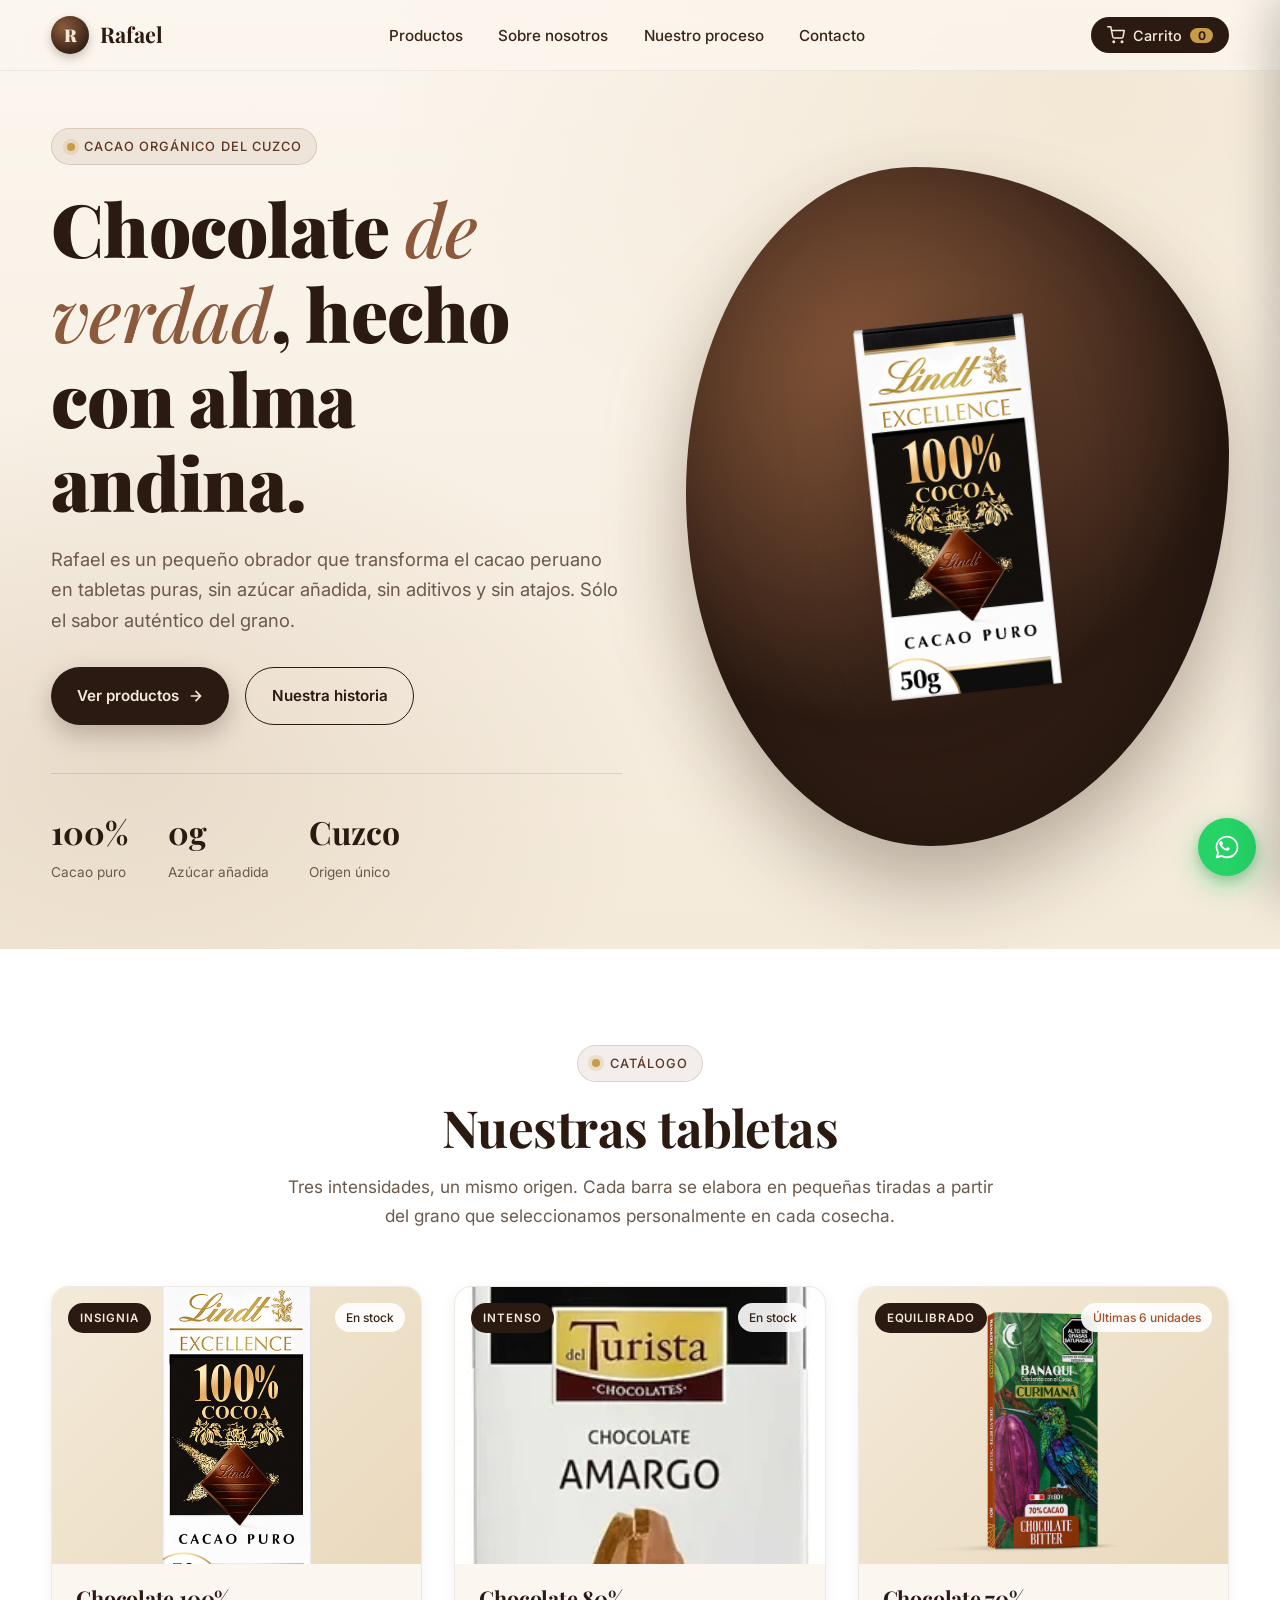
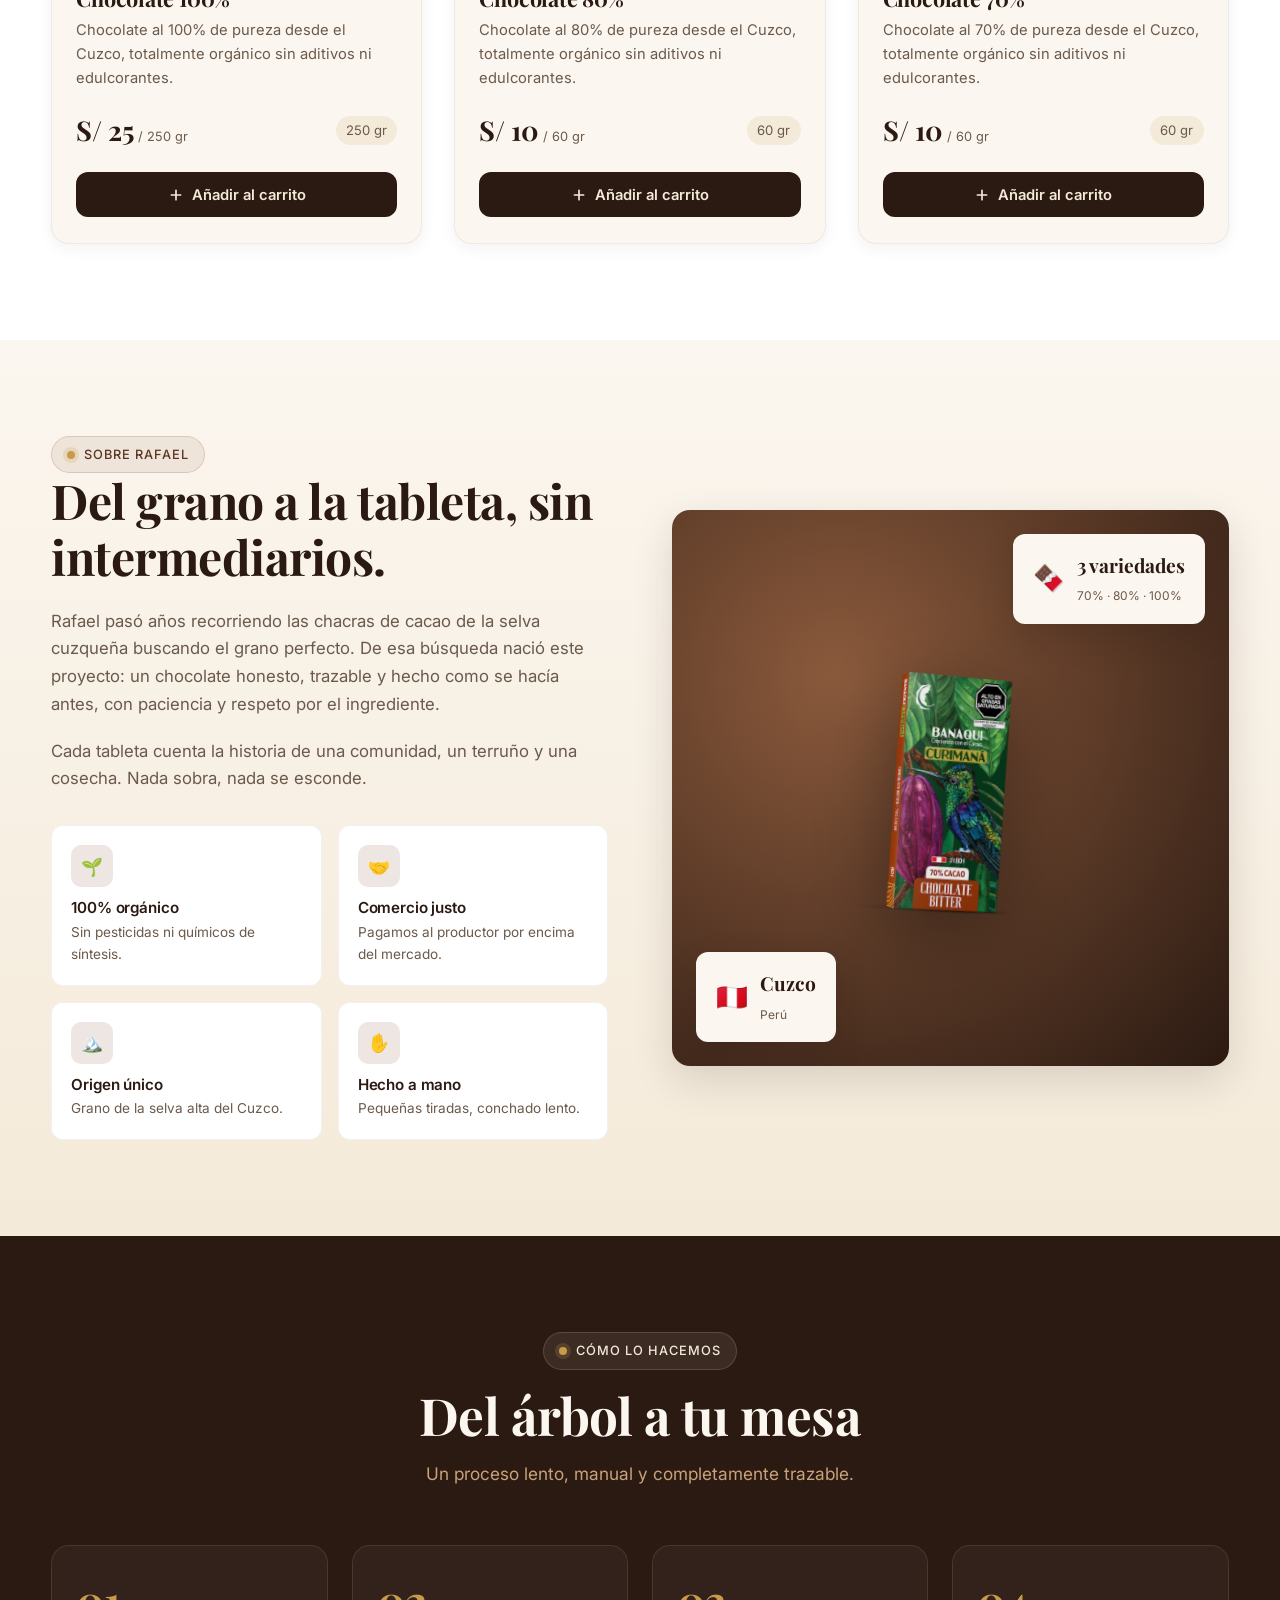
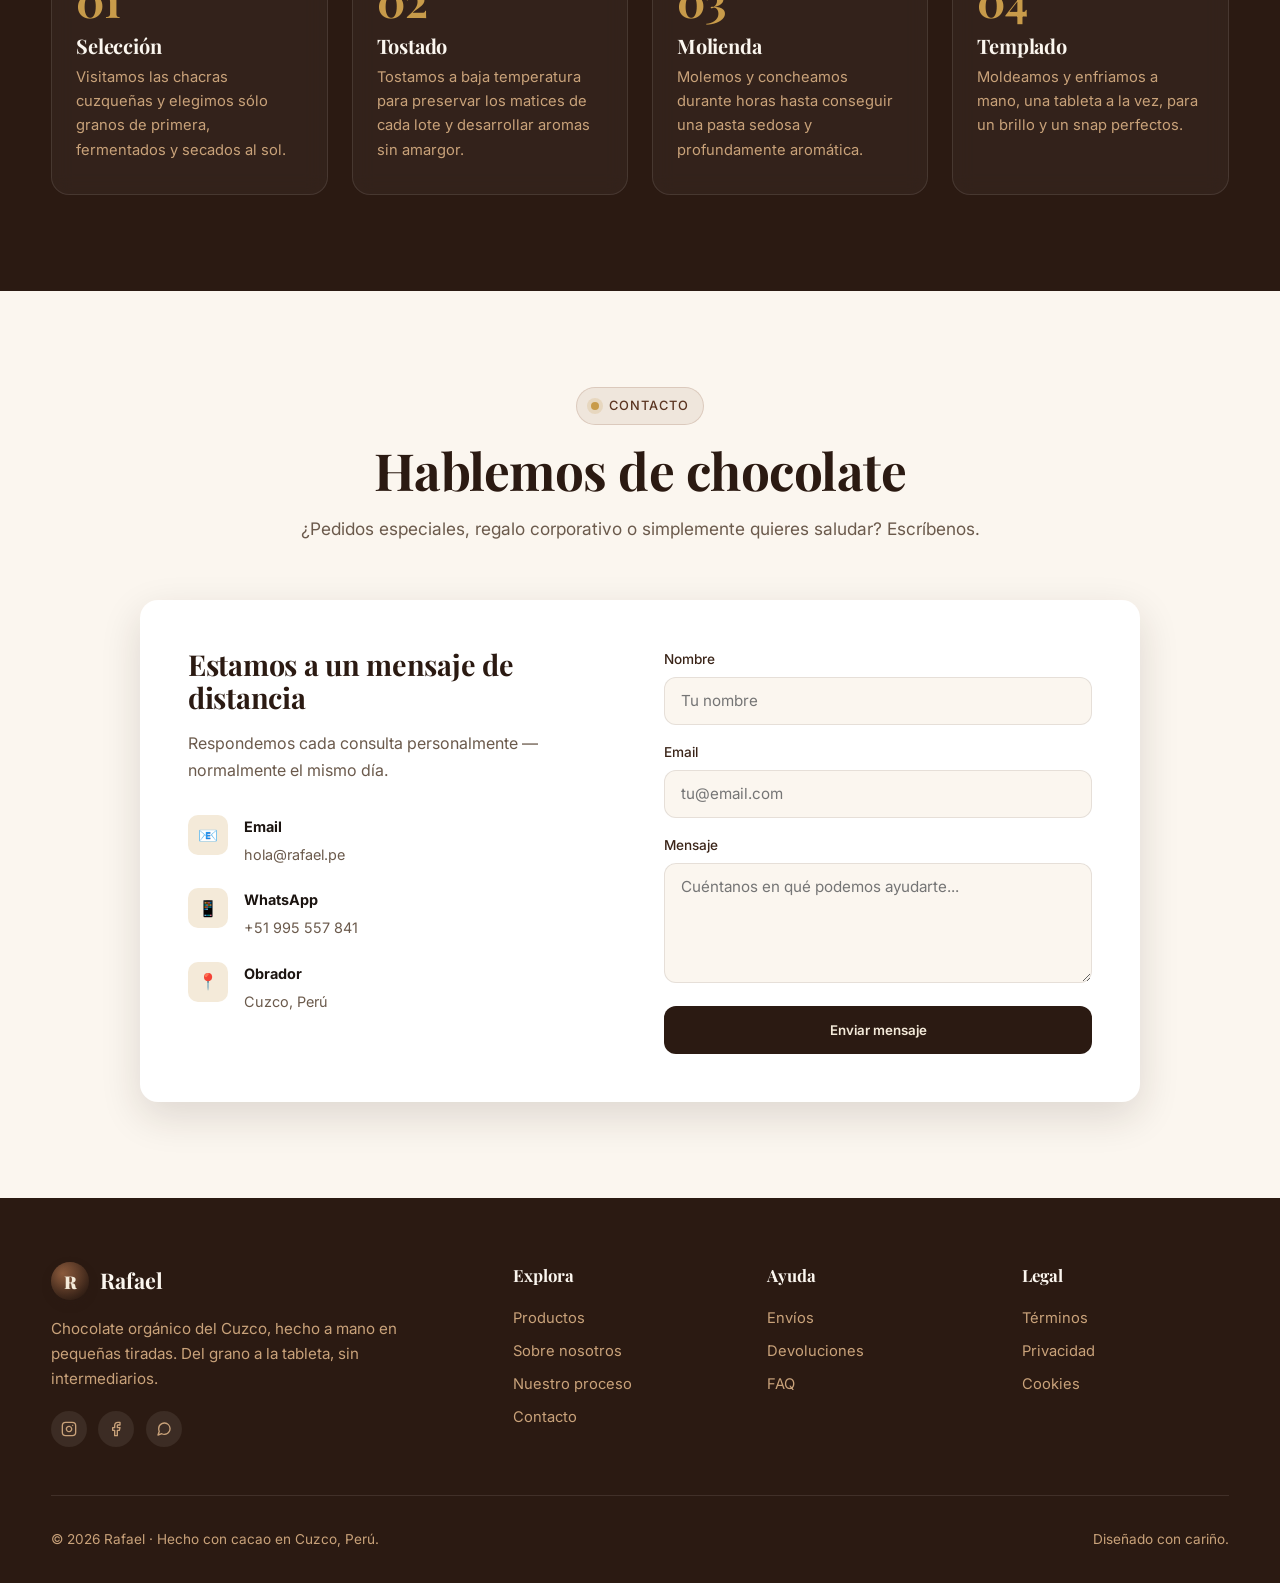
==== commit b1fe3ecc: "feat: rebrand to Rafael and wire WhatsApp CTAs to +51 995 557 841 - Cambia el nombre de marca 'Las C" ====
--- a/index.html
+++ b/index.html
@@ -3,8 +3,8 @@
 <head>
     <meta charset="UTF-8" />
     <meta name="viewport" content="width=device-width, initial-scale=1.0" />
-    <meta name="description" content="Las Cosas de Héctor — chocolate orgánico 100% puro desde el Cuzco, sin aditivos ni edulcorantes." />
-    <title>Las Cosas de Héctor · Chocolate orgánico del Cuzco</title>
+    <meta name="description" content="Rafael — chocolate orgánico 100% puro desde el Cuzco, sin aditivos ni edulcorantes." />
+    <title>Rafael · Chocolate orgánico del Cuzco</title>
 
     <link rel="preconnect" href="https://fonts.googleapis.com">
     <link rel="preconnect" href="https://fonts.gstatic.com" crossorigin>
@@ -807,6 +807,29 @@
         }
         .checkout-btn:hover { background: var(--cacao-700); }
 
+        /* ======= FLOATING WHATSAPP ======= */
+        .wa-float {
+            position: fixed;
+            bottom: 1.5rem;
+            right: 1.5rem;
+            width: 58px; height: 58px;
+            border-radius: 50%;
+            background: #25D366;
+            color: #fff;
+            display: grid;
+            place-items: center;
+            box-shadow: 0 10px 28px rgba(37, 211, 102, 0.45), 0 4px 12px rgba(0,0,0,0.18);
+            z-index: 150;
+            transition: transform var(--transition), box-shadow var(--transition);
+            animation: wa-pulse 2.4s ease-out infinite;
+        }
+        .wa-float:hover { transform: scale(1.08); box-shadow: 0 14px 36px rgba(37, 211, 102, 0.55); }
+        @keyframes wa-pulse {
+            0%   { box-shadow: 0 10px 28px rgba(37, 211, 102, 0.45), 0 0 0 0 rgba(37, 211, 102, 0.5); }
+            70%  { box-shadow: 0 10px 28px rgba(37, 211, 102, 0.45), 0 0 0 18px rgba(37, 211, 102, 0); }
+            100% { box-shadow: 0 10px 28px rgba(37, 211, 102, 0.45), 0 0 0 0 rgba(37, 211, 102, 0); }
+        }
+
         /* ======= TOAST ======= */
         .toast {
             position: fixed;
@@ -869,9 +892,9 @@
     <!-- NAV -->
     <nav class="nav" id="nav">
         <div class="container nav-inner">
-            <a href="#top" class="brand" aria-label="Las Cosas de Héctor">
-                <span class="brand-mark">H</span>
-                <span>Las Cosas de Héctor</span>
+            <a href="#top" class="brand" aria-label="Rafael">
+                <span class="brand-mark">R</span>
+                <span>Rafael</span>
             </a>
             <ul class="nav-links" id="navLinks">
                 <li><a href="#productos">Productos</a></li>
@@ -898,7 +921,7 @@
             <div class="hero-text reveal">
                 <span class="eyebrow"><span class="dot"></span>Cacao orgánico del Cuzco</span>
                 <h1>Chocolate <em>de verdad</em>, hecho con alma andina.</h1>
-                <p class="lead">Las Cosas de Héctor es un pequeño obrador que transforma el cacao peruano en tabletas puras, sin azúcar añadida, sin aditivos y sin atajos. Sólo el sabor auténtico del grano.</p>
+                <p class="lead">Rafael es un pequeño obrador que transforma el cacao peruano en tabletas puras, sin azúcar añadida, sin aditivos y sin atajos. Sólo el sabor auténtico del grano.</p>
                 <div class="hero-actions">
                     <a href="#productos" class="btn btn-primary">
                         Ver productos
@@ -948,9 +971,9 @@
         <div class="container">
             <div class="about-grid">
                 <div class="about-text reveal">
-                    <span class="eyebrow"><span class="dot"></span>Sobre Héctor</span>
+                    <span class="eyebrow"><span class="dot"></span>Sobre Rafael</span>
                     <h2>Del grano a la tableta, sin intermediarios.</h2>
-                    <p>Héctor pasó años recorriendo las chacras de cacao de la selva cuzqueña buscando el grano perfecto. De esa búsqueda nació este proyecto: un chocolate honesto, trazable y hecho como se hacía antes, con paciencia y respeto por el ingrediente.</p>
+                    <p>Rafael pasó años recorriendo las chacras de cacao de la selva cuzqueña buscando el grano perfecto. De esa búsqueda nació este proyecto: un chocolate honesto, trazable y hecho como se hacía antes, con paciencia y respeto por el ingrediente.</p>
                     <p>Cada tableta cuenta la historia de una comunidad, un terruño y una cosecha. Nada sobra, nada se esconde.</p>
                     <div class="features">
                         <div class="feature">
@@ -976,7 +999,7 @@
                     </div>
                 </div>
                 <div class="about-visual reveal">
-                    <img src="img/3.webp" alt="Chocolate Las Cosas de Héctor" loading="lazy">
+                    <img src="img/3.webp" alt="Chocolate Rafael" loading="lazy">
                     <div class="about-badge top-right">
                         <div style="font-size: 1.6rem;">🍫</div>
                         <div>
@@ -1041,20 +1064,20 @@
                 <div class="contact-info">
                     <h3>Estamos a un mensaje de distancia</h3>
                     <p>Respondemos cada consulta personalmente — normalmente el mismo día.</p>
-                    <div class="contact-item">
+                    <a class="contact-item" href="mailto:hola@rafael.pe" style="text-decoration:none;color:inherit;">
                         <div class="contact-item-icon">📧</div>
                         <div>
                             <strong>Email</strong>
-                            <span>hola@lascosasdehector.com</span>
+                            <span>hola@rafael.pe</span>
                         </div>
-                    </div>
-                    <div class="contact-item">
+                    </a>
+                    <a class="contact-item" href="https://wa.me/51995557841?text=Hola%20Rafael%2C%20quiero%20informaci%C3%B3n%20sobre%20tus%20chocolates" target="_blank" rel="noopener" style="text-decoration:none;color:inherit;">
                         <div class="contact-item-icon">📱</div>
                         <div>
                             <strong>WhatsApp</strong>
-                            <span>+51 984 000 000</span>
+                            <span>+51 995 557 841</span>
                         </div>
-                    </div>
+                    </a>
                     <div class="contact-item">
                         <div class="contact-item-icon">📍</div>
                         <div>
@@ -1082,8 +1105,8 @@
             <div class="footer-grid">
                 <div class="footer-brand">
                     <div class="brand" style="color: var(--cream-50);">
-                        <span class="brand-mark">H</span>
-                        <span>Las Cosas de Héctor</span>
+                        <span class="brand-mark">R</span>
+                        <span>Rafael</span>
                     </div>
                     <p>Chocolate orgánico del Cuzco, hecho a mano en pequeñas tiradas. Del grano a la tableta, sin intermediarios.</p>
                     <div class="socials">
@@ -1093,7 +1116,7 @@
                         <a href="#" aria-label="Facebook">
                             <svg width="16" height="16" viewBox="0 0 24 24" fill="none" stroke="currentColor" stroke-width="2" stroke-linecap="round" stroke-linejoin="round"><path d="M18 2h-3a5 5 0 0 0-5 5v3H7v4h3v8h4v-8h3l1-4h-4V7a1 1 0 0 1 1-1h3z"/></svg>
                         </a>
-                        <a href="#" aria-label="WhatsApp">
+                        <a href="https://wa.me/51995557841?text=Hola%20Rafael%2C%20quiero%20informaci%C3%B3n%20sobre%20tus%20chocolates" target="_blank" rel="noopener" aria-label="WhatsApp +51 995 557 841">
                             <svg width="16" height="16" viewBox="0 0 24 24" fill="none" stroke="currentColor" stroke-width="2" stroke-linecap="round" stroke-linejoin="round"><path d="M21 11.5a8.38 8.38 0 0 1-.9 3.8 8.5 8.5 0 0 1-7.6 4.7 8.38 8.38 0 0 1-3.8-.9L3 21l1.9-5.7a8.38 8.38 0 0 1-.9-3.8 8.5 8.5 0 0 1 4.7-7.6 8.38 8.38 0 0 1 3.8-.9h.5a8.48 8.48 0 0 1 8 8v.5z"/></svg>
                         </a>
                     </div>
@@ -1125,7 +1148,7 @@
                 </div>
             </div>
             <div class="footer-bottom">
-                <span>© <span id="year"></span> Las Cosas de Héctor · Hecho con cacao en Cuzco, Perú.</span>
+                <span>© <span id="year"></span> Rafael · Hecho con cacao en Cuzco, Perú.</span>
                 <span>Diseñado con cariño.</span>
             </div>
         </div>
@@ -1156,6 +1179,13 @@
             </button>
         </div>
     </aside>
+
+    <!-- FLOATING WHATSAPP -->
+    <a class="wa-float" href="https://wa.me/51995557841?text=Hola%20Rafael%2C%20quiero%20informaci%C3%B3n%20sobre%20tus%20chocolates" target="_blank" rel="noopener" aria-label="Chatear por WhatsApp">
+        <svg viewBox="0 0 32 32" width="28" height="28" fill="currentColor" aria-hidden="true">
+            <path d="M19.1 17.3c-.3-.2-1.8-.9-2.1-1-.3-.1-.5-.2-.7.1s-.8 1-1 1.2c-.2.2-.4.2-.7.1-.3-.2-1.2-.5-2.4-1.5-.9-.8-1.5-1.8-1.7-2.1-.2-.3 0-.5.1-.6.1-.1.3-.3.4-.5.2-.2.2-.3.3-.5.1-.2.1-.4 0-.5-.1-.2-.7-1.7-1-2.3-.3-.6-.5-.5-.7-.5h-.6c-.2 0-.5.1-.8.4-.3.3-1 1-1 2.5s1 2.9 1.2 3.1c.1.2 2 3.1 4.9 4.3.7.3 1.2.5 1.6.6.7.2 1.3.2 1.8.1.6-.1 1.8-.7 2-1.4.3-.7.3-1.3.2-1.4-.1-.2-.3-.3-.6-.4zM16 3C8.8 3 3 8.8 3 16c0 2.3.6 4.4 1.7 6.3L3 29l6.8-1.7c1.8 1 3.9 1.6 6.2 1.6 7.2 0 13-5.8 13-13S23.2 3 16 3zm0 23.6c-2.1 0-4-.6-5.6-1.5l-.4-.2-4 1 1.1-3.9-.3-.4C5.7 20 5 18.1 5 16c0-6.1 4.9-11 11-11s11 4.9 11 11-4.9 10.6-11 10.6z"/>
+        </svg>
+    </a>
 
     <div class="toast" id="toast"></div>
 
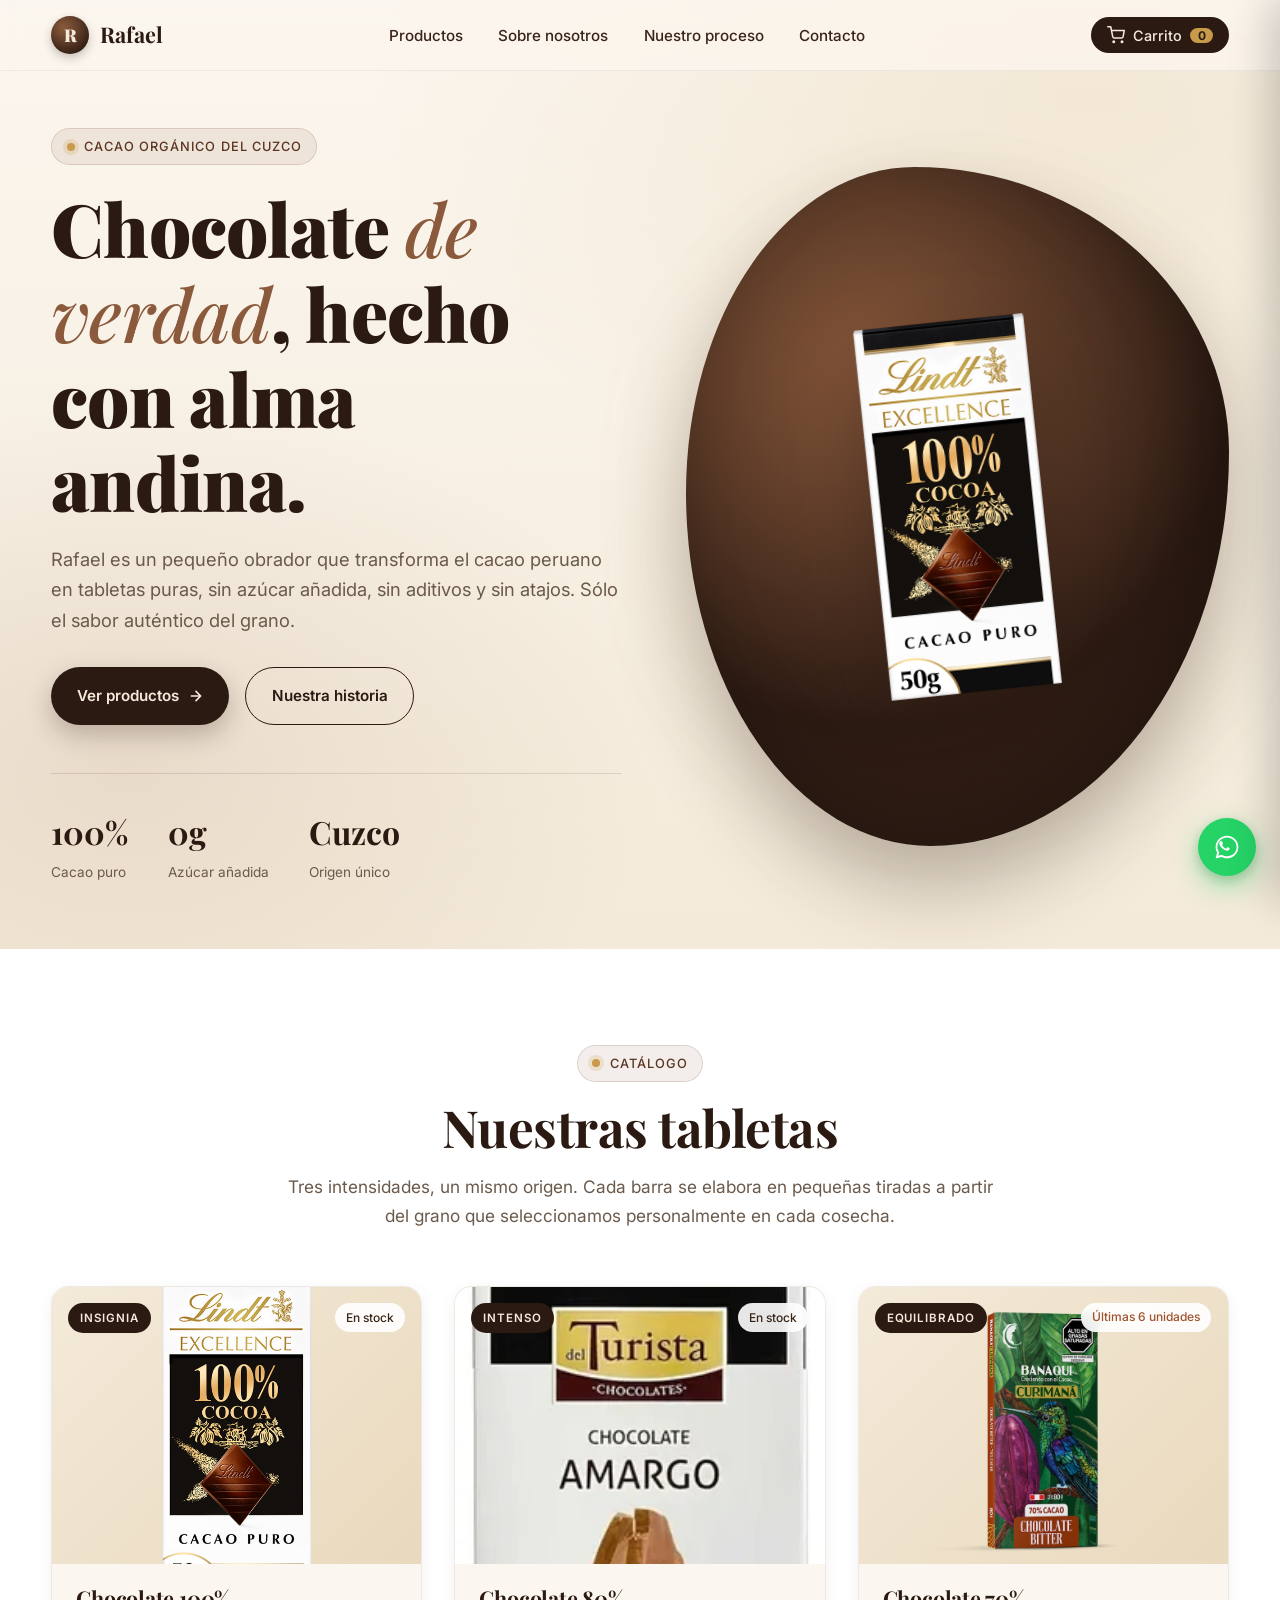
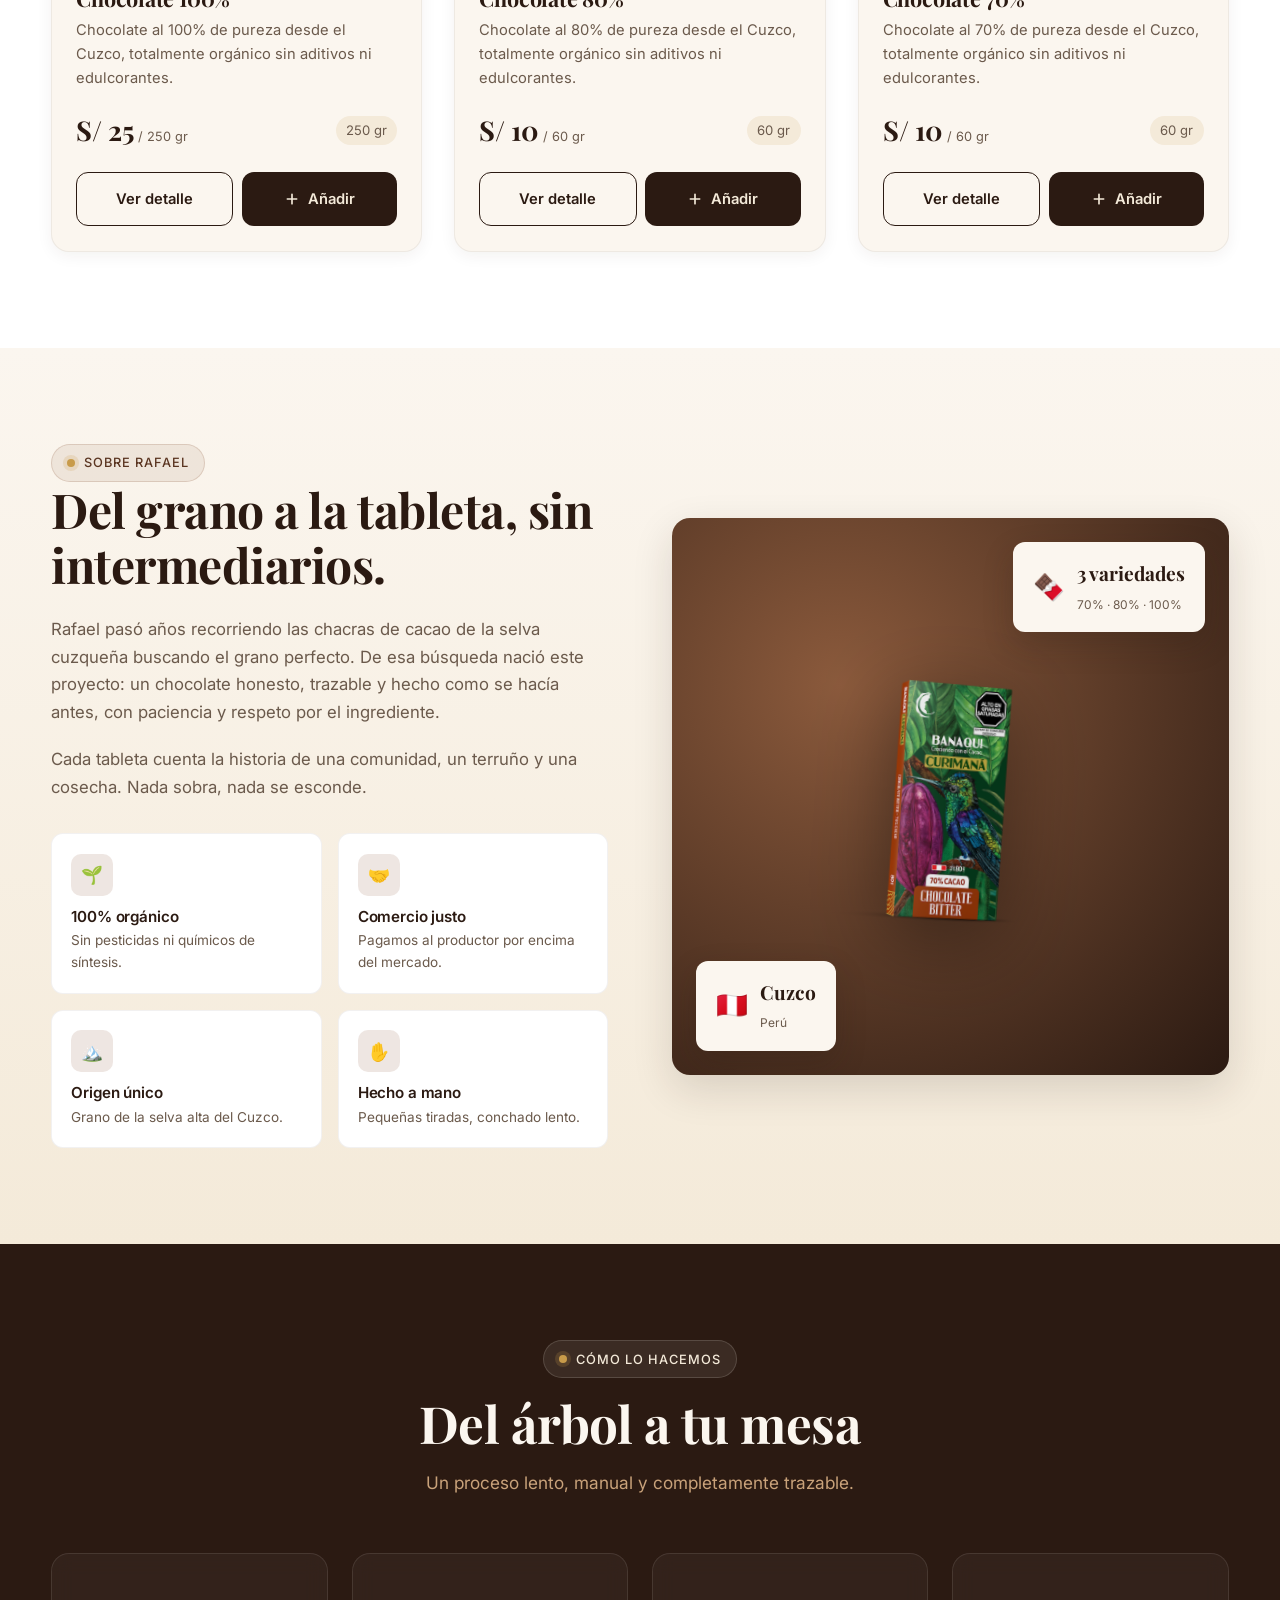
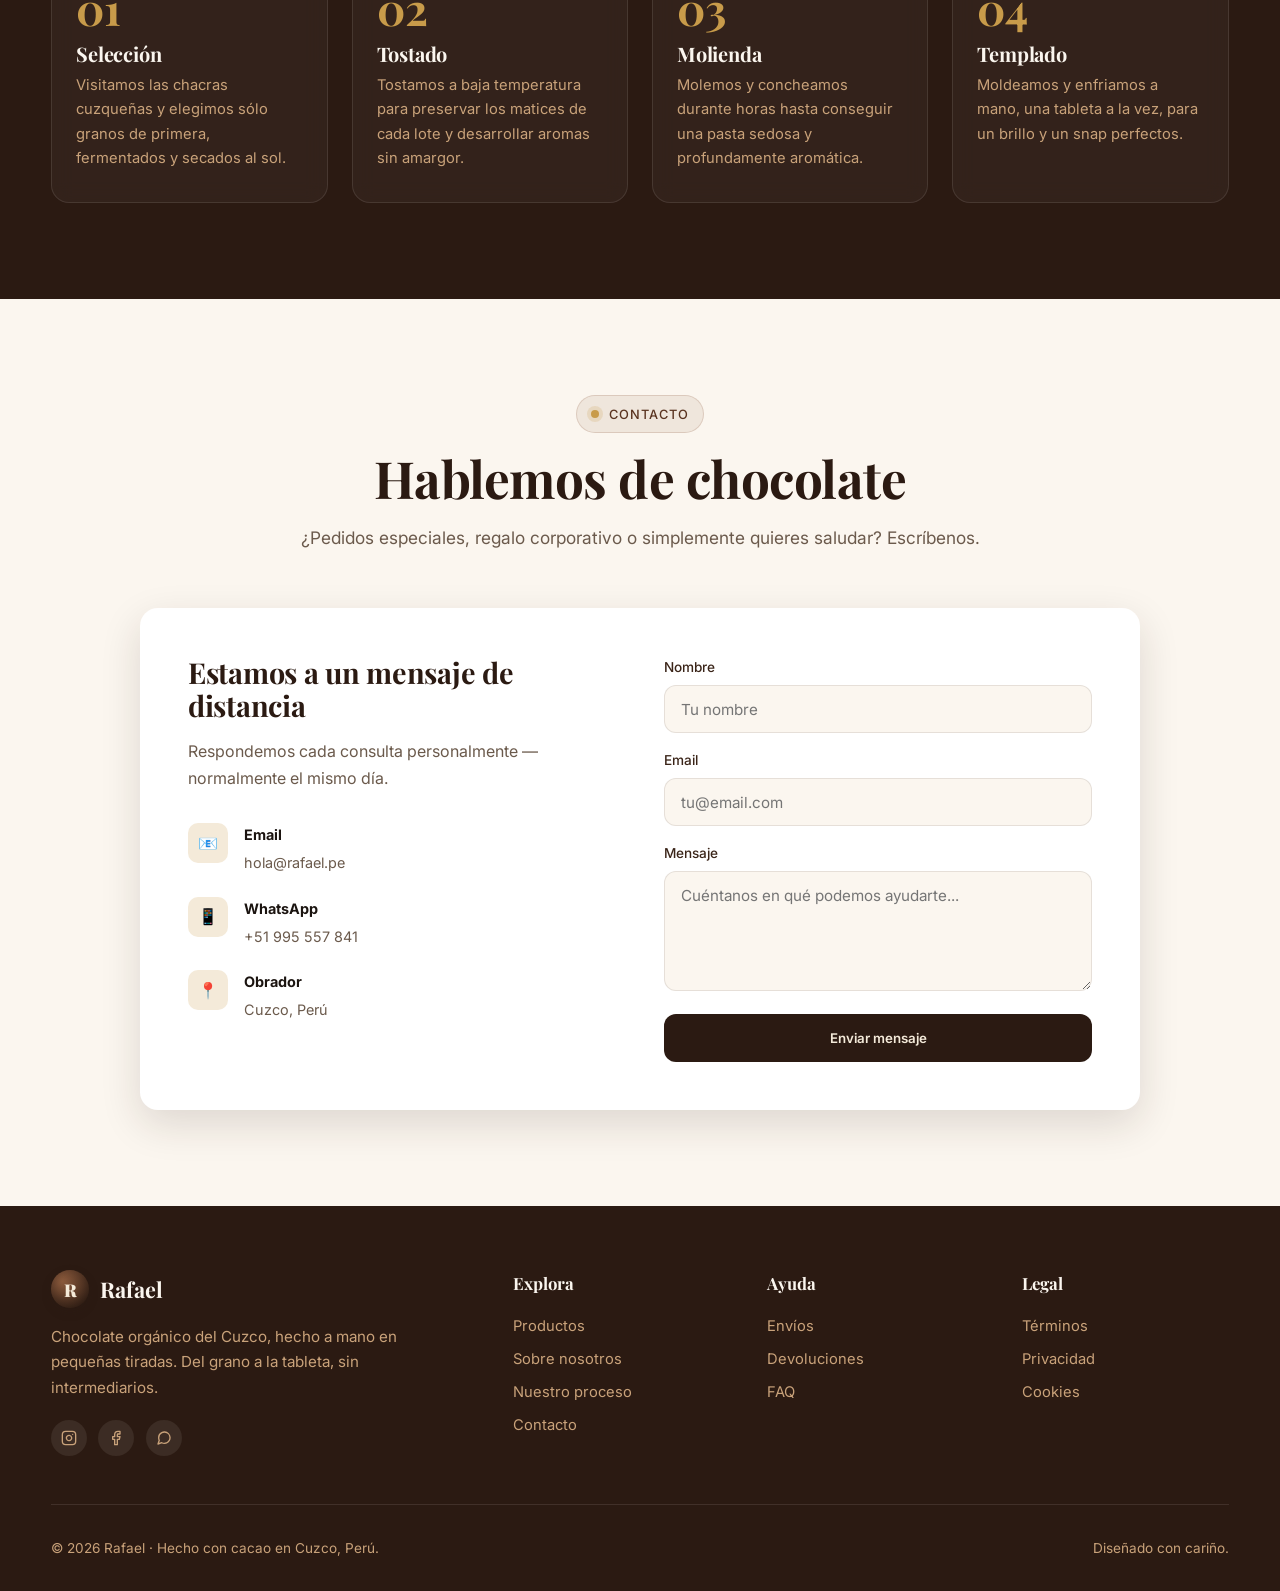
==== commit d2c5846b: "feat: add individual product pages with gallery, specs and related products - New /producto/chocolat" ====
--- a/index.html
+++ b/index.html
@@ -10,882 +10,7 @@
     <link rel="preconnect" href="https://fonts.gstatic.com" crossorigin>
     <link href="https://fonts.googleapis.com/css2?family=Playfair+Display:wght@500;700;900&family=Inter:wght@300;400;500;600;700&display=swap" rel="stylesheet">
 
-    <style>
-        :root {
-            --cacao-900: #2b1a12;
-            --cacao-800: #3a2418;
-            --cacao-700: #5a3420;
-            --cacao-500: #8b5a3c;
-            --cacao-300: #c9a27a;
-            --cream-50: #fbf6ef;
-            --cream-100: #f4ead9;
-            --cream-200: #e9d9bd;
-            --gold: #c89b4a;
-            --ink: #1b1410;
-            --muted: #6b5a4c;
-            --white: #ffffff;
-            --shadow: 0 14px 40px rgba(43, 26, 18, 0.14);
-            --radius-lg: 18px;
-            --radius-md: 12px;
-            --radius-sm: 8px;
-            --transition: 0.35s cubic-bezier(0.22, 0.61, 0.36, 1);
-        }
-
-        * { box-sizing: border-box; margin: 0; padding: 0; }
-
-        html { scroll-behavior: smooth; }
-
-        body {
-            font-family: 'Inter', system-ui, -apple-system, Segoe UI, Roboto, sans-serif;
-            color: var(--ink);
-            background: var(--cream-50);
-            line-height: 1.65;
-            -webkit-font-smoothing: antialiased;
-            overflow-x: hidden;
-        }
-
-        h1, h2, h3, h4 {
-            font-family: 'Playfair Display', Georgia, serif;
-            color: var(--cacao-900);
-            line-height: 1.15;
-            letter-spacing: -0.01em;
-        }
-
-        a { color: inherit; text-decoration: none; }
-        img { max-width: 100%; display: block; }
-        button { font-family: inherit; cursor: pointer; border: none; background: none; }
-
-        .container {
-            width: min(1180px, 92%);
-            margin: 0 auto;
-        }
-
-        /* ======= NAV ======= */
-        .nav {
-            position: fixed;
-            top: 0; left: 0; right: 0;
-            z-index: 100;
-            backdrop-filter: saturate(180%) blur(12px);
-            -webkit-backdrop-filter: saturate(180%) blur(12px);
-            background: rgba(251, 246, 239, 0.82);
-            border-bottom: 1px solid rgba(43, 26, 18, 0.06);
-            transition: var(--transition);
-        }
-        .nav.scrolled {
-            background: rgba(251, 246, 239, 0.96);
-            box-shadow: 0 2px 20px rgba(43, 26, 18, 0.06);
-        }
-        .nav-inner {
-            display: flex;
-            justify-content: space-between;
-            align-items: center;
-            padding: 1rem 0;
-        }
-        .brand {
-            display: flex;
-            align-items: center;
-            gap: 0.65rem;
-            font-family: 'Playfair Display', serif;
-            font-weight: 700;
-            font-size: 1.35rem;
-            color: var(--cacao-900);
-        }
-        .brand-mark {
-            width: 38px; height: 38px;
-            border-radius: 50%;
-            background: radial-gradient(circle at 30% 30%, var(--cacao-500), var(--cacao-900));
-            box-shadow: inset 0 -6px 12px rgba(0,0,0,0.25), 0 4px 10px rgba(43,26,18,0.25);
-            display: grid;
-            place-items: center;
-            color: var(--cream-100);
-            font-family: 'Playfair Display', serif;
-            font-weight: 900;
-            font-size: 1.1rem;
-        }
-        .nav-links {
-            display: flex;
-            align-items: center;
-            gap: 2.2rem;
-            list-style: none;
-        }
-        .nav-links a {
-            font-size: 0.95rem;
-            font-weight: 500;
-            color: var(--cacao-800);
-            position: relative;
-            transition: color var(--transition);
-        }
-        .nav-links a::after {
-            content: '';
-            position: absolute;
-            left: 0; bottom: -6px;
-            width: 0; height: 2px;
-            background: var(--gold);
-            transition: width var(--transition);
-        }
-        .nav-links a:hover { color: var(--cacao-900); }
-        .nav-links a:hover::after { width: 100%; }
-
-        .cart-btn {
-            display: inline-flex;
-            align-items: center;
-            gap: 0.5rem;
-            padding: 0.55rem 1rem;
-            border-radius: 999px;
-            background: var(--cacao-900);
-            color: var(--cream-100);
-            font-size: 0.9rem;
-            font-weight: 500;
-            transition: transform var(--transition), background var(--transition);
-        }
-        .cart-btn:hover { background: var(--cacao-700); transform: translateY(-1px); }
-        .cart-count {
-            background: var(--gold);
-            color: var(--cacao-900);
-            padding: 0 0.45rem;
-            border-radius: 999px;
-            font-size: 0.75rem;
-            font-weight: 700;
-            min-width: 20px;
-            text-align: center;
-        }
-
-        .nav-toggle {
-            display: none;
-            width: 40px; height: 40px;
-            border-radius: 8px;
-            align-items: center;
-            justify-content: center;
-            color: var(--cacao-900);
-        }
-
-        /* ======= HERO ======= */
-        .hero {
-            position: relative;
-            min-height: 100vh;
-            padding: 8rem 0 4rem;
-            background:
-                radial-gradient(1200px 700px at 85% 10%, rgba(200, 155, 74, 0.15), transparent 60%),
-                radial-gradient(900px 600px at 10% 80%, rgba(139, 90, 60, 0.12), transparent 60%),
-                linear-gradient(180deg, var(--cream-50), var(--cream-100));
-            overflow: hidden;
-        }
-        .hero-inner {
-            display: grid;
-            grid-template-columns: 1.05fr 1fr;
-            gap: 4rem;
-            align-items: center;
-        }
-        .eyebrow {
-            display: inline-flex;
-            align-items: center;
-            gap: 0.6rem;
-            padding: 0.45rem 0.9rem;
-            background: rgba(139, 90, 60, 0.1);
-            border: 1px solid rgba(139, 90, 60, 0.2);
-            border-radius: 999px;
-            font-size: 0.8rem;
-            font-weight: 500;
-            color: var(--cacao-700);
-            letter-spacing: 0.08em;
-            text-transform: uppercase;
-        }
-        .eyebrow .dot {
-            width: 8px; height: 8px; border-radius: 50%;
-            background: var(--gold);
-            box-shadow: 0 0 0 4px rgba(200, 155, 74, 0.2);
-        }
-
-        .hero h1 {
-            font-size: clamp(2.6rem, 6vw, 4.6rem);
-            margin: 1.25rem 0 1.25rem;
-            font-weight: 900;
-        }
-        .hero h1 em {
-            font-style: italic;
-            color: var(--cacao-500);
-            font-weight: 500;
-        }
-        .hero p.lead {
-            font-size: 1.15rem;
-            color: var(--muted);
-            max-width: 52ch;
-            margin-bottom: 2rem;
-        }
-        .hero-actions {
-            display: flex;
-            gap: 1rem;
-            flex-wrap: wrap;
-        }
-        .btn {
-            display: inline-flex;
-            align-items: center;
-            gap: 0.55rem;
-            padding: 0.95rem 1.6rem;
-            border-radius: 999px;
-            font-weight: 600;
-            font-size: 0.95rem;
-            transition: transform var(--transition), box-shadow var(--transition), background var(--transition), color var(--transition);
-        }
-        .btn-primary {
-            background: var(--cacao-900);
-            color: var(--cream-100);
-            box-shadow: 0 10px 24px rgba(43,26,18,0.25);
-        }
-        .btn-primary:hover { transform: translateY(-2px); background: var(--cacao-700); box-shadow: 0 14px 30px rgba(43,26,18,0.3); }
-        .btn-ghost {
-            background: transparent;
-            color: var(--cacao-900);
-            border: 1.5px solid var(--cacao-900);
-        }
-        .btn-ghost:hover { background: var(--cacao-900); color: var(--cream-100); }
-
-        .hero-stats {
-            display: flex;
-            gap: 2.5rem;
-            margin-top: 3rem;
-            padding-top: 2rem;
-            border-top: 1px solid rgba(43, 26, 18, 0.12);
-        }
-        .stat strong {
-            display: block;
-            font-family: 'Playfair Display', serif;
-            font-size: 2rem;
-            color: var(--cacao-900);
-        }
-        .stat span {
-            font-size: 0.85rem;
-            color: var(--muted);
-        }
-
-        .hero-art {
-            position: relative;
-            aspect-ratio: 4/5;
-            display: grid;
-            place-items: center;
-        }
-        .hero-art .blob {
-            position: absolute;
-            inset: 0;
-            background: radial-gradient(circle at 35% 30%, var(--cacao-500), var(--cacao-900) 60%, var(--cacao-800));
-            border-radius: 42% 58% 55% 45% / 48% 42% 58% 52%;
-            box-shadow: 0 40px 80px rgba(43, 26, 18, 0.3), inset -20px -30px 60px rgba(0,0,0,0.25);
-            animation: morph 14s ease-in-out infinite alternate;
-        }
-        .hero-art .halo {
-            position: absolute;
-            inset: -8%;
-            background: radial-gradient(circle, rgba(200, 155, 74, 0.2), transparent 70%);
-            filter: blur(30px);
-            z-index: 0;
-        }
-        .hero-art img {
-            position: relative;
-            z-index: 2;
-            width: 78%;
-            height: auto;
-            filter: drop-shadow(0 24px 40px rgba(43, 26, 18, 0.5));
-            transform: rotate(-6deg);
-            animation: float 6s ease-in-out infinite;
-        }
-        @keyframes morph {
-            0% { border-radius: 42% 58% 55% 45% / 48% 42% 58% 52%; }
-            100% { border-radius: 55% 45% 48% 52% / 42% 55% 45% 58%; }
-        }
-        @keyframes float {
-            0%, 100% { transform: translateY(0) rotate(-6deg); }
-            50% { transform: translateY(-16px) rotate(-4deg); }
-        }
-
-        /* ======= SECTION COMMON ======= */
-        section { padding: 6rem 0; position: relative; }
-        .section-head {
-            text-align: center;
-            max-width: 720px;
-            margin: 0 auto 3.5rem;
-        }
-        .section-head .eyebrow { margin-bottom: 1rem; }
-        .section-head h2 {
-            font-size: clamp(2rem, 4vw, 3.2rem);
-            margin-bottom: 1rem;
-        }
-        .section-head p {
-            color: var(--muted);
-            font-size: 1.08rem;
-        }
-
-        /* ======= PRODUCTS ======= */
-        #productos { background: var(--white); }
-        .products-grid {
-            display: grid;
-            grid-template-columns: repeat(auto-fit, minmax(280px, 1fr));
-            gap: 2rem;
-        }
-        .product-card {
-            background: var(--cream-50);
-            border-radius: var(--radius-lg);
-            overflow: hidden;
-            box-shadow: 0 4px 16px rgba(43, 26, 18, 0.06);
-            border: 1px solid rgba(43, 26, 18, 0.06);
-            transition: transform var(--transition), box-shadow var(--transition);
-            display: flex;
-            flex-direction: column;
-        }
-        .product-card:hover {
-            transform: translateY(-6px);
-            box-shadow: var(--shadow);
-        }
-        .product-image {
-            position: relative;
-            aspect-ratio: 4/3;
-            overflow: hidden;
-            background: linear-gradient(135deg, var(--cream-100), var(--cream-200));
-        }
-        .product-image img {
-            width: 100%;
-            height: 100%;
-            object-fit: cover;
-            transition: transform 0.6s cubic-bezier(0.22, 0.61, 0.36, 1);
-        }
-        .product-card:hover .product-image img { transform: scale(1.06); }
-        .product-badge {
-            position: absolute;
-            top: 1rem; left: 1rem;
-            padding: 0.35rem 0.75rem;
-            background: var(--cacao-900);
-            color: var(--cream-100);
-            border-radius: 999px;
-            font-size: 0.72rem;
-            font-weight: 600;
-            letter-spacing: 0.08em;
-            text-transform: uppercase;
-        }
-        .stock-tag {
-            position: absolute;
-            top: 1rem; right: 1rem;
-            padding: 0.3rem 0.7rem;
-            background: rgba(255, 255, 255, 0.9);
-            backdrop-filter: blur(6px);
-            color: var(--cacao-800);
-            border-radius: 999px;
-            font-size: 0.75rem;
-            font-weight: 500;
-        }
-        .stock-tag.low { color: #a0522d; }
-        .product-body {
-            padding: 1.4rem 1.5rem 1.6rem;
-            display: flex;
-            flex-direction: column;
-            flex: 1;
-        }
-        .product-title {
-            font-size: 1.35rem;
-            margin-bottom: 0.4rem;
-        }
-        .product-desc {
-            color: var(--muted);
-            font-size: 0.92rem;
-            margin-bottom: 1.1rem;
-            flex: 1;
-        }
-        .product-meta {
-            display: flex;
-            justify-content: space-between;
-            align-items: center;
-            gap: 1rem;
-        }
-        .price {
-            font-family: 'Playfair Display', serif;
-            font-size: 1.7rem;
-            color: var(--cacao-900);
-            font-weight: 700;
-        }
-        .price small {
-            font-family: 'Inter', sans-serif;
-            font-weight: 400;
-            font-size: 0.8rem;
-            color: var(--muted);
-            margin-left: 0.25rem;
-        }
-        .weight {
-            font-size: 0.82rem;
-            color: var(--muted);
-            padding: 0.25rem 0.65rem;
-            background: var(--cream-100);
-            border-radius: 999px;
-        }
-        .add-btn {
-            margin-top: 1.2rem;
-            width: 100%;
-            padding: 0.85rem;
-            background: var(--cacao-900);
-            color: var(--cream-100);
-            border-radius: var(--radius-md);
-            font-weight: 600;
-            font-size: 0.92rem;
-            display: flex;
-            align-items: center;
-            justify-content: center;
-            gap: 0.5rem;
-            transition: background var(--transition), transform var(--transition);
-        }
-        .add-btn:hover { background: var(--cacao-700); }
-        .add-btn:active { transform: scale(0.98); }
-        .add-btn.added {
-            background: #3f6c3a;
-        }
-
-        /* ======= ABOUT ======= */
-        #sobre {
-            background: linear-gradient(180deg, var(--cream-50), var(--cream-100));
-        }
-        .about-grid {
-            display: grid;
-            grid-template-columns: 1fr 1fr;
-            gap: 4rem;
-            align-items: center;
-        }
-        .about-text h2 {
-            font-size: clamp(2rem, 4vw, 3rem);
-            margin-bottom: 1.5rem;
-        }
-        .about-text p {
-            color: var(--muted);
-            margin-bottom: 1.2rem;
-            font-size: 1.05rem;
-        }
-        .features {
-            margin-top: 2rem;
-            display: grid;
-            grid-template-columns: 1fr 1fr;
-            gap: 1rem;
-        }
-        .feature {
-            padding: 1.2rem;
-            background: var(--white);
-            border-radius: var(--radius-md);
-            border: 1px solid rgba(43, 26, 18, 0.06);
-        }
-        .feature-icon {
-            width: 42px; height: 42px;
-            background: var(--cacao-100, rgba(139, 90, 60, 0.15));
-            border-radius: 10px;
-            display: grid;
-            place-items: center;
-            margin-bottom: 0.75rem;
-            font-size: 1.1rem;
-        }
-        .feature h4 {
-            font-family: 'Inter', sans-serif;
-            font-size: 0.95rem;
-            font-weight: 600;
-            margin-bottom: 0.25rem;
-        }
-        .feature p {
-            font-size: 0.85rem;
-            color: var(--muted);
-            margin: 0;
-        }
-
-        .about-visual {
-            position: relative;
-            aspect-ratio: 1/1;
-            border-radius: var(--radius-lg);
-            overflow: hidden;
-            background: radial-gradient(circle at 30% 30%, var(--cacao-500), var(--cacao-900));
-            box-shadow: var(--shadow);
-            display: grid;
-            place-items: center;
-            padding: 3rem;
-        }
-        .about-visual img {
-            max-width: 80%;
-            filter: drop-shadow(0 20px 40px rgba(0,0,0,0.4));
-            transform: rotate(4deg);
-        }
-        .about-badge {
-            position: absolute;
-            background: var(--cream-50);
-            padding: 1rem 1.25rem;
-            border-radius: var(--radius-md);
-            box-shadow: 0 12px 30px rgba(43,26,18,0.22);
-            display: flex;
-            align-items: center;
-            gap: 0.75rem;
-        }
-        .about-badge.top-right { top: 1.5rem; right: 1.5rem; }
-        .about-badge.bottom-left { bottom: 1.5rem; left: 1.5rem; }
-        .about-badge strong {
-            display: block;
-            font-family: 'Playfair Display', serif;
-            font-size: 1.2rem;
-            color: var(--cacao-900);
-        }
-        .about-badge span {
-            font-size: 0.75rem;
-            color: var(--muted);
-        }
-
-        /* ======= PROCESS ======= */
-        #proceso { background: var(--cacao-900); color: var(--cream-100); }
-        #proceso .section-head h2 { color: var(--cream-50); }
-        #proceso .section-head p { color: var(--cacao-300); }
-        #proceso .eyebrow { background: rgba(251, 246, 239, 0.08); color: var(--cream-100); border-color: rgba(251, 246, 239, 0.15); }
-        .steps {
-            display: grid;
-            grid-template-columns: repeat(4, 1fr);
-            gap: 1.5rem;
-        }
-        .step {
-            position: relative;
-            padding: 2rem 1.5rem;
-            background: rgba(251, 246, 239, 0.04);
-            border: 1px solid rgba(251, 246, 239, 0.1);
-            border-radius: var(--radius-lg);
-            backdrop-filter: blur(10px);
-        }
-        .step-num {
-            font-family: 'Playfair Display', serif;
-            font-size: 2.75rem;
-            color: var(--gold);
-            font-weight: 700;
-            line-height: 1;
-            margin-bottom: 0.75rem;
-        }
-        .step h4 {
-            color: var(--cream-50);
-            font-family: 'Playfair Display', serif;
-            font-size: 1.25rem;
-            margin-bottom: 0.5rem;
-        }
-        .step p {
-            color: var(--cacao-300);
-            font-size: 0.92rem;
-        }
-
-        /* ======= CONTACT ======= */
-        #contacto { background: var(--cream-50); }
-        .contact-grid {
-            display: grid;
-            grid-template-columns: 1fr 1fr;
-            gap: 3rem;
-            max-width: 1000px;
-            margin: 0 auto;
-            background: var(--white);
-            border-radius: var(--radius-lg);
-            padding: 3rem;
-            box-shadow: var(--shadow);
-        }
-        .contact-info h3 {
-            font-size: 1.8rem;
-            margin-bottom: 1rem;
-        }
-        .contact-info p {
-            color: var(--muted);
-            margin-bottom: 2rem;
-        }
-        .contact-item {
-            display: flex;
-            gap: 1rem;
-            margin-bottom: 1.3rem;
-            align-items: flex-start;
-        }
-        .contact-item-icon {
-            width: 40px; height: 40px;
-            border-radius: 10px;
-            background: var(--cream-100);
-            display: grid;
-            place-items: center;
-            flex-shrink: 0;
-        }
-        .contact-item strong {
-            display: block;
-            font-size: 0.9rem;
-            margin-bottom: 0.15rem;
-        }
-        .contact-item span {
-            color: var(--muted);
-            font-size: 0.9rem;
-        }
-        .contact-form label {
-            display: block;
-            font-size: 0.85rem;
-            font-weight: 500;
-            color: var(--cacao-800);
-            margin-bottom: 0.4rem;
-        }
-        .contact-form input,
-        .contact-form textarea {
-            width: 100%;
-            padding: 0.85rem 1rem;
-            border: 1.5px solid rgba(43, 26, 18, 0.1);
-            border-radius: var(--radius-md);
-            font-family: inherit;
-            font-size: 0.95rem;
-            background: var(--cream-50);
-            margin-bottom: 1rem;
-            transition: border-color var(--transition), background var(--transition);
-        }
-        .contact-form input:focus,
-        .contact-form textarea:focus {
-            outline: none;
-            border-color: var(--cacao-700);
-            background: var(--white);
-        }
-        .contact-form textarea { min-height: 120px; resize: vertical; }
-        .contact-form button {
-            width: 100%;
-            padding: 1rem;
-            background: var(--cacao-900);
-            color: var(--cream-100);
-            border-radius: var(--radius-md);
-            font-weight: 600;
-            transition: background var(--transition);
-        }
-        .contact-form button:hover { background: var(--cacao-700); }
-
-        /* ======= FOOTER ======= */
-        footer {
-            background: var(--cacao-900);
-            color: var(--cream-200);
-            padding: 4rem 0 2rem;
-        }
-        .footer-grid {
-            display: grid;
-            grid-template-columns: 2fr 1fr 1fr 1fr;
-            gap: 3rem;
-            margin-bottom: 3rem;
-        }
-        footer h5 {
-            color: var(--cream-50);
-            font-family: 'Playfair Display', serif;
-            font-size: 1.05rem;
-            margin-bottom: 1rem;
-        }
-        footer ul { list-style: none; }
-        footer li { margin-bottom: 0.55rem; font-size: 0.92rem; }
-        footer a { color: var(--cacao-300); transition: color var(--transition); }
-        footer a:hover { color: var(--gold); }
-        .footer-brand p {
-            color: var(--cacao-300);
-            font-size: 0.95rem;
-            margin-top: 1rem;
-            max-width: 360px;
-        }
-        .socials { display: flex; gap: 0.7rem; margin-top: 1.25rem; }
-        .socials a {
-            width: 36px; height: 36px;
-            border-radius: 50%;
-            background: rgba(251, 246, 239, 0.08);
-            display: grid;
-            place-items: center;
-            transition: background var(--transition);
-        }
-        .socials a:hover { background: var(--gold); color: var(--cacao-900); }
-        .footer-bottom {
-            border-top: 1px solid rgba(251, 246, 239, 0.1);
-            padding-top: 2rem;
-            display: flex;
-            justify-content: space-between;
-            align-items: center;
-            flex-wrap: wrap;
-            gap: 1rem;
-            font-size: 0.85rem;
-            color: var(--cacao-300);
-        }
-
-        /* ======= CART DRAWER ======= */
-        .drawer-overlay {
-            position: fixed; inset: 0;
-            background: rgba(0,0,0,0.5);
-            opacity: 0; pointer-events: none;
-            transition: opacity var(--transition);
-            z-index: 200;
-        }
-        .drawer-overlay.active { opacity: 1; pointer-events: auto; }
-        .drawer {
-            position: fixed;
-            top: 0; right: 0;
-            width: min(420px, 100%);
-            height: 100vh;
-            background: var(--cream-50);
-            box-shadow: -10px 0 40px rgba(0,0,0,0.2);
-            z-index: 201;
-            transform: translateX(100%);
-            transition: transform var(--transition);
-            display: flex;
-            flex-direction: column;
-        }
-        .drawer.active { transform: translateX(0); }
-        .drawer-head {
-            display: flex;
-            justify-content: space-between;
-            align-items: center;
-            padding: 1.5rem;
-            border-bottom: 1px solid rgba(43,26,18,0.08);
-        }
-        .drawer-head h3 { font-size: 1.4rem; }
-        .close-drawer {
-            width: 36px; height: 36px;
-            border-radius: 50%;
-            background: var(--cream-100);
-            display: grid;
-            place-items: center;
-            font-size: 1.2rem;
-            color: var(--cacao-900);
-        }
-        .drawer-body {
-            flex: 1;
-            overflow-y: auto;
-            padding: 1.5rem;
-        }
-        .cart-empty {
-            text-align: center;
-            padding: 4rem 1rem;
-            color: var(--muted);
-        }
-        .cart-item {
-            display: grid;
-            grid-template-columns: 70px 1fr auto;
-            gap: 1rem;
-            padding: 1rem 0;
-            border-bottom: 1px solid rgba(43,26,18,0.08);
-            align-items: center;
-        }
-        .cart-item img {
-            width: 70px; height: 70px;
-            border-radius: 10px;
-            object-fit: cover;
-        }
-        .cart-item-title { font-weight: 600; font-size: 0.95rem; margin-bottom: 0.2rem; }
-        .cart-item-price { font-size: 0.88rem; color: var(--muted); }
-        .qty-controls {
-            display: flex;
-            align-items: center;
-            gap: 0.5rem;
-            margin-top: 0.4rem;
-        }
-        .qty-btn {
-            width: 24px; height: 24px;
-            border-radius: 50%;
-            background: var(--cream-100);
-            display: grid;
-            place-items: center;
-            font-weight: 700;
-            color: var(--cacao-900);
-        }
-        .remove-item {
-            color: var(--muted);
-            font-size: 0.8rem;
-            text-decoration: underline;
-        }
-        .drawer-foot {
-            padding: 1.5rem;
-            border-top: 1px solid rgba(43,26,18,0.08);
-            background: var(--white);
-        }
-        .total-row {
-            display: flex;
-            justify-content: space-between;
-            align-items: center;
-            margin-bottom: 1rem;
-            font-size: 1.1rem;
-        }
-        .total-row strong { font-family: 'Playfair Display', serif; font-size: 1.6rem; color: var(--cacao-900); }
-        .checkout-btn {
-            width: 100%;
-            padding: 1rem;
-            background: var(--cacao-900);
-            color: var(--cream-100);
-            border-radius: var(--radius-md);
-            font-weight: 600;
-            font-size: 0.95rem;
-            display: flex;
-            align-items: center;
-            justify-content: center;
-            gap: 0.5rem;
-        }
-        .checkout-btn:hover { background: var(--cacao-700); }
-
-        /* ======= FLOATING WHATSAPP ======= */
-        .wa-float {
-            position: fixed;
-            bottom: 1.5rem;
-            right: 1.5rem;
-            width: 58px; height: 58px;
-            border-radius: 50%;
-            background: #25D366;
-            color: #fff;
-            display: grid;
-            place-items: center;
-            box-shadow: 0 10px 28px rgba(37, 211, 102, 0.45), 0 4px 12px rgba(0,0,0,0.18);
-            z-index: 150;
-            transition: transform var(--transition), box-shadow var(--transition);
-            animation: wa-pulse 2.4s ease-out infinite;
-        }
-        .wa-float:hover { transform: scale(1.08); box-shadow: 0 14px 36px rgba(37, 211, 102, 0.55); }
-        @keyframes wa-pulse {
-            0%   { box-shadow: 0 10px 28px rgba(37, 211, 102, 0.45), 0 0 0 0 rgba(37, 211, 102, 0.5); }
-            70%  { box-shadow: 0 10px 28px rgba(37, 211, 102, 0.45), 0 0 0 18px rgba(37, 211, 102, 0); }
-            100% { box-shadow: 0 10px 28px rgba(37, 211, 102, 0.45), 0 0 0 0 rgba(37, 211, 102, 0); }
-        }
-
-        /* ======= TOAST ======= */
-        .toast {
-            position: fixed;
-            bottom: 2rem; left: 50%;
-            transform: translateX(-50%) translateY(20px);
-            background: var(--cacao-900);
-            color: var(--cream-50);
-            padding: 0.8rem 1.4rem;
-            border-radius: 999px;
-            font-size: 0.9rem;
-            z-index: 300;
-            opacity: 0;
-            pointer-events: none;
-            transition: opacity 0.3s, transform 0.3s;
-            box-shadow: 0 10px 30px rgba(0,0,0,0.2);
-        }
-        .toast.show { opacity: 1; transform: translateX(-50%) translateY(0); }
-
-        /* ======= REVEAL ANIMATION ======= */
-        .reveal {
-            opacity: 0;
-            transform: translateY(28px);
-            transition: opacity 0.7s cubic-bezier(0.22, 0.61, 0.36, 1), transform 0.7s cubic-bezier(0.22, 0.61, 0.36, 1);
-        }
-        .reveal.visible { opacity: 1; transform: translateY(0); }
-
-        /* ======= RESPONSIVE ======= */
-        @media (max-width: 960px) {
-            .hero-inner, .about-grid, .contact-grid { grid-template-columns: 1fr; }
-            .hero { padding-top: 7rem; }
-            .hero-art { aspect-ratio: 1/1; max-width: 420px; margin: 0 auto; }
-            .steps { grid-template-columns: 1fr 1fr; }
-            .footer-grid { grid-template-columns: 1fr 1fr; }
-            .contact-grid { padding: 2rem; }
-        }
-        @media (max-width: 640px) {
-            .nav-links { display: none; }
-            .nav-toggle { display: flex; }
-            .nav-links.open {
-                display: flex;
-                position: absolute;
-                top: 100%; right: 0; left: 0;
-                background: var(--cream-50);
-                flex-direction: column;
-                padding: 1.5rem;
-                gap: 1rem;
-                box-shadow: 0 10px 30px rgba(0,0,0,0.08);
-            }
-            section { padding: 4rem 0; }
-            .hero-stats { flex-wrap: wrap; gap: 1.5rem; }
-            .steps { grid-template-columns: 1fr; }
-            .footer-grid { grid-template-columns: 1fr; gap: 2rem; }
-            .features { grid-template-columns: 1fr; }
-            .contact-grid { padding: 1.5rem; }
-        }
-    </style>
+    <link rel="stylesheet" href="assets/styles.css">
 </head>
 <body>
 
@@ -1174,7 +299,7 @@
                 <strong id="totalAmount">S/ 0</strong>
             </div>
             <button class="checkout-btn" id="checkoutBtn">
-                Ir a pagar
+                Pedir por WhatsApp
                 <svg width="16" height="16" viewBox="0 0 24 24" fill="none" stroke="currentColor" stroke-width="2.5" stroke-linecap="round" stroke-linejoin="round"><path d="M5 12h14M12 5l7 7-7 7"/></svg>
             </button>
         </div>
@@ -1189,47 +314,12 @@
 
     <div class="toast" id="toast"></div>
 
+    <script src="assets/products.js"></script>
+    <script src="assets/cart.js"></script>
     <script>
-        // ========== PRODUCTS DATA (cargada desde el catálogo) ==========
-        const products = [
-            {
-                id: 1,
-                name: "Chocolate 100%",
-                description: "Chocolate al 100% de pureza desde el Cuzco, totalmente orgánico sin aditivos ni edulcorantes.",
-                weight: "250 gr",
-                price: 25,
-                currency: "Soles",
-                stock: 10,
-                image: "img/1.webp",
-                badge: "Insignia"
-            },
-            {
-                id: 2,
-                name: "Chocolate 80%",
-                description: "Chocolate al 80% de pureza desde el Cuzco, totalmente orgánico sin aditivos ni edulcorantes.",
-                weight: "60 gr",
-                price: 10,
-                currency: "Soles",
-                stock: 23,
-                image: "img/2.webp",
-                badge: "Intenso"
-            },
-            {
-                id: 3,
-                name: "Chocolate 70%",
-                description: "Chocolate al 70% de pureza desde el Cuzco, totalmente orgánico sin aditivos ni edulcorantes.",
-                weight: "60 gr",
-                price: 10,
-                currency: "Soles",
-                stock: 6,
-                image: "img/3.webp",
-                badge: "Equilibrado"
-            }
-        ];
-
-        const currencySymbol = { "Soles": "S/" };
-
         // ========== RENDER PRODUCTS ==========
+        const products = window.PRODUCTS;
+        const currencySymbol = window.CURRENCY_SYMBOL;
         const grid = document.getElementById('productsGrid');
         products.forEach(p => {
             const stockTag = p.stock <= 6
@@ -1238,127 +328,45 @@
             const card = document.createElement('article');
             card.className = 'product-card reveal';
             card.innerHTML = `
-                <div class="product-image">
+                <a href="producto/${p.slug}.html" class="product-image" aria-label="Ver ficha de ${p.name}">
                     <span class="product-badge">${p.badge}</span>
                     ${stockTag}
                     <img src="${p.image}" alt="${p.name}" loading="lazy">
-                </div>
+                </a>
                 <div class="product-body">
-                    <h3 class="product-title">${p.name}</h3>
-                    <p class="product-desc">${p.description}</p>
+                    <a href="producto/${p.slug}.html" style="color:inherit; text-decoration:none;">
+                        <h3 class="product-title">${p.name}</h3>
+                    </a>
+                    <p class="product-desc">${p.shortDescription}</p>
                     <div class="product-meta">
                         <div class="price">${currencySymbol[p.currency]} ${p.price}<small>/ ${p.weight}</small></div>
                         <span class="weight">${p.weight}</span>
                     </div>
-                    <button class="add-btn" data-id="${p.id}">
-                        <svg width="16" height="16" viewBox="0 0 24 24" fill="none" stroke="currentColor" stroke-width="2.5" stroke-linecap="round" stroke-linejoin="round"><path d="M12 5v14M5 12h14"/></svg>
-                        Añadir al carrito
-                    </button>
+                    <div class="product-actions">
+                        <a href="producto/${p.slug}.html" class="add-btn btn-detail">
+                            Ver detalle
+                        </a>
+                        <button class="add-btn" data-add-to-cart="${p.id}">
+                            <svg width="16" height="16" viewBox="0 0 24 24" fill="none" stroke="currentColor" stroke-width="2.5" stroke-linecap="round" stroke-linejoin="round"><path d="M12 5v14M5 12h14"/></svg>
+                            Añadir
+                        </button>
+                    </div>
                 </div>
             `;
             grid.appendChild(card);
         });
 
-        // ========== CART ==========
-        const cart = {};
-        const cartBtn = document.getElementById('cartBtn');
-        const drawer = document.getElementById('drawer');
-        const overlay = document.getElementById('drawerOverlay');
-        const closeDrawer = document.getElementById('closeDrawer');
-        const cartCount = document.getElementById('cartCount');
-        const drawerBody = document.getElementById('drawerBody');
-        const drawerFoot = document.getElementById('drawerFoot');
-        const totalAmount = document.getElementById('totalAmount');
-        const cartEmpty = document.getElementById('cartEmpty');
-        const toast = document.getElementById('toast');
-
-        function showToast(msg) {
-            toast.textContent = msg;
-            toast.classList.add('show');
-            clearTimeout(toast._t);
-            toast._t = setTimeout(() => toast.classList.remove('show'), 2200);
-        }
-
-        function renderCart() {
-            const ids = Object.keys(cart);
-            const count = ids.reduce((n, id) => n + cart[id], 0);
-            cartCount.textContent = count;
-
-            if (count === 0) {
-                cartEmpty.style.display = 'block';
-                drawerFoot.style.display = 'none';
-                [...drawerBody.querySelectorAll('.cart-item')].forEach(el => el.remove());
-                return;
-            }
-            cartEmpty.style.display = 'none';
-            drawerFoot.style.display = 'block';
-            [...drawerBody.querySelectorAll('.cart-item')].forEach(el => el.remove());
-
-            let total = 0;
-            ids.forEach(id => {
-                const p = products.find(x => x.id === +id);
-                const qty = cart[id];
-                total += p.price * qty;
-                const item = document.createElement('div');
-                item.className = 'cart-item';
-                item.innerHTML = `
-                    <img src="${p.image}" alt="${p.name}">
-                    <div>
-                        <div class="cart-item-title">${p.name}</div>
-                        <div class="cart-item-price">${currencySymbol[p.currency]} ${p.price} · ${p.weight}</div>
-                        <div class="qty-controls">
-                            <button class="qty-btn" data-act="dec" data-id="${p.id}" aria-label="Quitar">−</button>
-                            <span>${qty}</span>
-                            <button class="qty-btn" data-act="inc" data-id="${p.id}" aria-label="Añadir">+</button>
-                            <button class="remove-item" data-act="del" data-id="${p.id}">eliminar</button>
-                        </div>
-                    </div>
-                    <div style="font-weight:600;">${currencySymbol[p.currency]} ${p.price * qty}</div>
-                `;
-                drawerBody.appendChild(item);
-            });
-            totalAmount.textContent = `S/ ${total}`;
-        }
-
+        // Pequeña animación visual al pulsar "Añadir"
         document.addEventListener('click', (e) => {
-            const add = e.target.closest('.add-btn');
-            if (add) {
-                const id = +add.dataset.id;
-                const p = products.find(x => x.id === id);
-                cart[id] = (cart[id] || 0) + 1;
-                if (cart[id] > p.stock) { cart[id] = p.stock; showToast('Stock máximo alcanzado'); }
-                else {
-                    add.classList.add('added');
-                    add.innerHTML = '<svg width="16" height="16" viewBox="0 0 24 24" fill="none" stroke="currentColor" stroke-width="2.5" stroke-linecap="round" stroke-linejoin="round"><path d="M20 6L9 17l-5-5"/></svg> ¡Añadido!';
-                    setTimeout(() => {
-                        add.classList.remove('added');
-                        add.innerHTML = '<svg width="16" height="16" viewBox="0 0 24 24" fill="none" stroke="currentColor" stroke-width="2.5" stroke-linecap="round" stroke-linejoin="round"><path d="M12 5v14M5 12h14"/></svg> Añadir al carrito';
-                    }, 1400);
-                    showToast(`${p.name} añadido al carrito`);
-                }
-                renderCart();
-            }
-            const qty = e.target.closest('.qty-btn, .remove-item');
-            if (qty) {
-                const id = qty.dataset.id;
-                const act = qty.dataset.act;
-                if (act === 'inc') cart[id] = (cart[id] || 0) + 1;
-                if (act === 'dec') { cart[id] = Math.max(0, (cart[id] || 0) - 1); if (cart[id] === 0) delete cart[id]; }
-                if (act === 'del') delete cart[id];
-                renderCart();
-            }
-        });
-
-        function openDrawer() { drawer.classList.add('active'); overlay.classList.add('active'); }
-        function closeDrawerFn() { drawer.classList.remove('active'); overlay.classList.remove('active'); }
-        cartBtn.addEventListener('click', openDrawer);
-        closeDrawer.addEventListener('click', closeDrawerFn);
-        overlay.addEventListener('click', closeDrawerFn);
-        document.getElementById('checkoutBtn').addEventListener('click', () => {
-            showToast('¡Gracias! Te contactaremos para confirmar el pedido.');
-            Object.keys(cart).forEach(k => delete cart[k]);
-            renderCart();
-            setTimeout(closeDrawerFn, 1200);
+            const add = e.target.closest('.add-btn[data-add-to-cart]');
+            if (!add) return;
+            add.classList.add('added');
+            const originalHTML = '<svg width="16" height="16" viewBox="0 0 24 24" fill="none" stroke="currentColor" stroke-width="2.5" stroke-linecap="round" stroke-linejoin="round"><path d="M12 5v14M5 12h14"/></svg> Añadir';
+            add.innerHTML = '<svg width="16" height="16" viewBox="0 0 24 24" fill="none" stroke="currentColor" stroke-width="2.5" stroke-linecap="round" stroke-linejoin="round"><path d="M20 6L9 17l-5-5"/></svg> ¡Añadido!';
+            setTimeout(() => {
+                add.classList.remove('added');
+                add.innerHTML = originalHTML;
+            }, 1400);
         });
 
         // ========== NAV ==========
@@ -1376,7 +384,12 @@
         // ========== CONTACT FORM ==========
         document.getElementById('contactForm').addEventListener('submit', e => {
             e.preventDefault();
-            showToast('¡Mensaje enviado! Te responderemos pronto.');
+            const toast = document.getElementById('toast');
+            if (toast) {
+                toast.textContent = '¡Mensaje enviado! Te responderemos pronto.';
+                toast.classList.add('show');
+                setTimeout(() => toast.classList.remove('show'), 2200);
+            }
             e.target.reset();
         });
 
@@ -1393,8 +406,6 @@
 
         // ========== YEAR ==========
         document.getElementById('year').textContent = new Date().getFullYear();
-
-        renderCart();
     </script>
 </body>
 </html>
--- a/assets/styles.css
+++ b/assets/styles.css
@@ -0,0 +1,1249 @@
+        :root {
+            --cacao-900: #2b1a12;
+            --cacao-800: #3a2418;
+            --cacao-700: #5a3420;
+            --cacao-500: #8b5a3c;
+            --cacao-300: #c9a27a;
+            --cream-50: #fbf6ef;
+            --cream-100: #f4ead9;
+            --cream-200: #e9d9bd;
+            --gold: #c89b4a;
+            --ink: #1b1410;
+            --muted: #6b5a4c;
+            --white: #ffffff;
+            --shadow: 0 14px 40px rgba(43, 26, 18, 0.14);
+            --radius-lg: 18px;
+            --radius-md: 12px;
+            --radius-sm: 8px;
+            --transition: 0.35s cubic-bezier(0.22, 0.61, 0.36, 1);
+        }
+
+        * { box-sizing: border-box; margin: 0; padding: 0; }
+
+        html { scroll-behavior: smooth; }
+
+        body {
+            font-family: 'Inter', system-ui, -apple-system, Segoe UI, Roboto, sans-serif;
+            color: var(--ink);
+            background: var(--cream-50);
+            line-height: 1.65;
+            -webkit-font-smoothing: antialiased;
+            overflow-x: hidden;
+        }
+
+        h1, h2, h3, h4 {
+            font-family: 'Playfair Display', Georgia, serif;
+            color: var(--cacao-900);
+            line-height: 1.15;
+            letter-spacing: -0.01em;
+        }
+
+        a { color: inherit; text-decoration: none; }
+        img { max-width: 100%; display: block; }
+        button { font-family: inherit; cursor: pointer; border: none; background: none; }
+
+        .container {
+            width: min(1180px, 92%);
+            margin: 0 auto;
+        }
+
+        /* ======= NAV ======= */
+        .nav {
+            position: fixed;
+            top: 0; left: 0; right: 0;
+            z-index: 100;
+            backdrop-filter: saturate(180%) blur(12px);
+            -webkit-backdrop-filter: saturate(180%) blur(12px);
+            background: rgba(251, 246, 239, 0.82);
+            border-bottom: 1px solid rgba(43, 26, 18, 0.06);
+            transition: var(--transition);
+        }
+        .nav.scrolled {
+            background: rgba(251, 246, 239, 0.96);
+            box-shadow: 0 2px 20px rgba(43, 26, 18, 0.06);
+        }
+        .nav-inner {
+            display: flex;
+            justify-content: space-between;
+            align-items: center;
+            padding: 1rem 0;
+        }
+        .brand {
+            display: flex;
+            align-items: center;
+            gap: 0.65rem;
+            font-family: 'Playfair Display', serif;
+            font-weight: 700;
+            font-size: 1.35rem;
+            color: var(--cacao-900);
+        }
+        .brand-mark {
+            width: 38px; height: 38px;
+            border-radius: 50%;
+            background: radial-gradient(circle at 30% 30%, var(--cacao-500), var(--cacao-900));
+            box-shadow: inset 0 -6px 12px rgba(0,0,0,0.25), 0 4px 10px rgba(43,26,18,0.25);
+            display: grid;
+            place-items: center;
+            color: var(--cream-100);
+            font-family: 'Playfair Display', serif;
+            font-weight: 900;
+            font-size: 1.1rem;
+        }
+        .nav-links {
+            display: flex;
+            align-items: center;
+            gap: 2.2rem;
+            list-style: none;
+        }
+        .nav-links a {
+            font-size: 0.95rem;
+            font-weight: 500;
+            color: var(--cacao-800);
+            position: relative;
+            transition: color var(--transition);
+        }
+        .nav-links a::after {
+            content: '';
+            position: absolute;
+            left: 0; bottom: -6px;
+            width: 0; height: 2px;
+            background: var(--gold);
+            transition: width var(--transition);
+        }
+        .nav-links a:hover { color: var(--cacao-900); }
+        .nav-links a:hover::after { width: 100%; }
+
+        .cart-btn {
+            display: inline-flex;
+            align-items: center;
+            gap: 0.5rem;
+            padding: 0.55rem 1rem;
+            border-radius: 999px;
+            background: var(--cacao-900);
+            color: var(--cream-100);
+            font-size: 0.9rem;
+            font-weight: 500;
+            transition: transform var(--transition), background var(--transition);
+        }
+        .cart-btn:hover { background: var(--cacao-700); transform: translateY(-1px); }
+        .cart-count {
+            background: var(--gold);
+            color: var(--cacao-900);
+            padding: 0 0.45rem;
+            border-radius: 999px;
+            font-size: 0.75rem;
+            font-weight: 700;
+            min-width: 20px;
+            text-align: center;
+        }
+
+        .nav-toggle {
+            display: none;
+            width: 40px; height: 40px;
+            border-radius: 8px;
+            align-items: center;
+            justify-content: center;
+            color: var(--cacao-900);
+        }
+
+        /* ======= HERO ======= */
+        .hero {
+            position: relative;
+            min-height: 100vh;
+            padding: 8rem 0 4rem;
+            background:
+                radial-gradient(1200px 700px at 85% 10%, rgba(200, 155, 74, 0.15), transparent 60%),
+                radial-gradient(900px 600px at 10% 80%, rgba(139, 90, 60, 0.12), transparent 60%),
+                linear-gradient(180deg, var(--cream-50), var(--cream-100));
+            overflow: hidden;
+        }
+        .hero-inner {
+            display: grid;
+            grid-template-columns: 1.05fr 1fr;
+            gap: 4rem;
+            align-items: center;
+        }
+        .eyebrow {
+            display: inline-flex;
+            align-items: center;
+            gap: 0.6rem;
+            padding: 0.45rem 0.9rem;
+            background: rgba(139, 90, 60, 0.1);
+            border: 1px solid rgba(139, 90, 60, 0.2);
+            border-radius: 999px;
+            font-size: 0.8rem;
+            font-weight: 500;
+            color: var(--cacao-700);
+            letter-spacing: 0.08em;
+            text-transform: uppercase;
+        }
+        .eyebrow .dot {
+            width: 8px; height: 8px; border-radius: 50%;
+            background: var(--gold);
+            box-shadow: 0 0 0 4px rgba(200, 155, 74, 0.2);
+        }
+
+        .hero h1 {
+            font-size: clamp(2.6rem, 6vw, 4.6rem);
+            margin: 1.25rem 0 1.25rem;
+            font-weight: 900;
+        }
+        .hero h1 em {
+            font-style: italic;
+            color: var(--cacao-500);
+            font-weight: 500;
+        }
+        .hero p.lead {
+            font-size: 1.15rem;
+            color: var(--muted);
+            max-width: 52ch;
+            margin-bottom: 2rem;
+        }
+        .hero-actions {
+            display: flex;
+            gap: 1rem;
+            flex-wrap: wrap;
+        }
+        .btn {
+            display: inline-flex;
+            align-items: center;
+            gap: 0.55rem;
+            padding: 0.95rem 1.6rem;
+            border-radius: 999px;
+            font-weight: 600;
+            font-size: 0.95rem;
+            transition: transform var(--transition), box-shadow var(--transition), background var(--transition), color var(--transition);
+        }
+        .btn-primary {
+            background: var(--cacao-900);
+            color: var(--cream-100);
+            box-shadow: 0 10px 24px rgba(43,26,18,0.25);
+        }
+        .btn-primary:hover { transform: translateY(-2px); background: var(--cacao-700); box-shadow: 0 14px 30px rgba(43,26,18,0.3); }
+        .btn-ghost {
+            background: transparent;
+            color: var(--cacao-900);
+            border: 1.5px solid var(--cacao-900);
+        }
+        .btn-ghost:hover { background: var(--cacao-900); color: var(--cream-100); }
+
+        .hero-stats {
+            display: flex;
+            gap: 2.5rem;
+            margin-top: 3rem;
+            padding-top: 2rem;
+            border-top: 1px solid rgba(43, 26, 18, 0.12);
+        }
+        .stat strong {
+            display: block;
+            font-family: 'Playfair Display', serif;
+            font-size: 2rem;
+            color: var(--cacao-900);
+        }
+        .stat span {
+            font-size: 0.85rem;
+            color: var(--muted);
+        }
+
+        .hero-art {
+            position: relative;
+            aspect-ratio: 4/5;
+            display: grid;
+            place-items: center;
+        }
+        .hero-art .blob {
+            position: absolute;
+            inset: 0;
+            background: radial-gradient(circle at 35% 30%, var(--cacao-500), var(--cacao-900) 60%, var(--cacao-800));
+            border-radius: 42% 58% 55% 45% / 48% 42% 58% 52%;
+            box-shadow: 0 40px 80px rgba(43, 26, 18, 0.3), inset -20px -30px 60px rgba(0,0,0,0.25);
+            animation: morph 14s ease-in-out infinite alternate;
+        }
+        .hero-art .halo {
+            position: absolute;
+            inset: -8%;
+            background: radial-gradient(circle, rgba(200, 155, 74, 0.2), transparent 70%);
+            filter: blur(30px);
+            z-index: 0;
+        }
+        .hero-art img {
+            position: relative;
+            z-index: 2;
+            width: 78%;
+            height: auto;
+            filter: drop-shadow(0 24px 40px rgba(43, 26, 18, 0.5));
+            transform: rotate(-6deg);
+            animation: float 6s ease-in-out infinite;
+        }
+        @keyframes morph {
+            0% { border-radius: 42% 58% 55% 45% / 48% 42% 58% 52%; }
+            100% { border-radius: 55% 45% 48% 52% / 42% 55% 45% 58%; }
+        }
+        @keyframes float {
+            0%, 100% { transform: translateY(0) rotate(-6deg); }
+            50% { transform: translateY(-16px) rotate(-4deg); }
+        }
+
+        /* ======= SECTION COMMON ======= */
+        section { padding: 6rem 0; position: relative; }
+        .section-head {
+            text-align: center;
+            max-width: 720px;
+            margin: 0 auto 3.5rem;
+        }
+        .section-head .eyebrow { margin-bottom: 1rem; }
+        .section-head h2 {
+            font-size: clamp(2rem, 4vw, 3.2rem);
+            margin-bottom: 1rem;
+        }
+        .section-head p {
+            color: var(--muted);
+            font-size: 1.08rem;
+        }
+
+        /* ======= PRODUCTS ======= */
+        #productos { background: var(--white); }
+        .products-grid {
+            display: grid;
+            grid-template-columns: repeat(auto-fit, minmax(280px, 1fr));
+            gap: 2rem;
+        }
+        .product-card {
+            background: var(--cream-50);
+            border-radius: var(--radius-lg);
+            overflow: hidden;
+            box-shadow: 0 4px 16px rgba(43, 26, 18, 0.06);
+            border: 1px solid rgba(43, 26, 18, 0.06);
+            transition: transform var(--transition), box-shadow var(--transition);
+            display: flex;
+            flex-direction: column;
+        }
+        .product-card:hover {
+            transform: translateY(-6px);
+            box-shadow: var(--shadow);
+        }
+        .product-image {
+            position: relative;
+            aspect-ratio: 4/3;
+            overflow: hidden;
+            background: linear-gradient(135deg, var(--cream-100), var(--cream-200));
+        }
+        .product-image img {
+            width: 100%;
+            height: 100%;
+            object-fit: cover;
+            transition: transform 0.6s cubic-bezier(0.22, 0.61, 0.36, 1);
+        }
+        .product-card:hover .product-image img { transform: scale(1.06); }
+        .product-badge {
+            position: absolute;
+            top: 1rem; left: 1rem;
+            padding: 0.35rem 0.75rem;
+            background: var(--cacao-900);
+            color: var(--cream-100);
+            border-radius: 999px;
+            font-size: 0.72rem;
+            font-weight: 600;
+            letter-spacing: 0.08em;
+            text-transform: uppercase;
+        }
+        .stock-tag {
+            position: absolute;
+            top: 1rem; right: 1rem;
+            padding: 0.3rem 0.7rem;
+            background: rgba(255, 255, 255, 0.9);
+            backdrop-filter: blur(6px);
+            color: var(--cacao-800);
+            border-radius: 999px;
+            font-size: 0.75rem;
+            font-weight: 500;
+        }
+        .stock-tag.low { color: #a0522d; }
+        .product-body {
+            padding: 1.4rem 1.5rem 1.6rem;
+            display: flex;
+            flex-direction: column;
+            flex: 1;
+        }
+        .product-title {
+            font-size: 1.35rem;
+            margin-bottom: 0.4rem;
+        }
+        .product-desc {
+            color: var(--muted);
+            font-size: 0.92rem;
+            margin-bottom: 1.1rem;
+            flex: 1;
+        }
+        .product-meta {
+            display: flex;
+            justify-content: space-between;
+            align-items: center;
+            gap: 1rem;
+        }
+        .price {
+            font-family: 'Playfair Display', serif;
+            font-size: 1.7rem;
+            color: var(--cacao-900);
+            font-weight: 700;
+        }
+        .price small {
+            font-family: 'Inter', sans-serif;
+            font-weight: 400;
+            font-size: 0.8rem;
+            color: var(--muted);
+            margin-left: 0.25rem;
+        }
+        .weight {
+            font-size: 0.82rem;
+            color: var(--muted);
+            padding: 0.25rem 0.65rem;
+            background: var(--cream-100);
+            border-radius: 999px;
+        }
+        .add-btn {
+            margin-top: 1.2rem;
+            width: 100%;
+            padding: 0.85rem;
+            background: var(--cacao-900);
+            color: var(--cream-100);
+            border-radius: var(--radius-md);
+            font-weight: 600;
+            font-size: 0.92rem;
+            display: flex;
+            align-items: center;
+            justify-content: center;
+            gap: 0.5rem;
+            transition: background var(--transition), transform var(--transition);
+        }
+        .add-btn:hover { background: var(--cacao-700); }
+        .add-btn:active { transform: scale(0.98); }
+        .add-btn.added {
+            background: #3f6c3a;
+        }
+        .product-actions {
+            display: flex;
+            gap: 0.55rem;
+            margin-top: 1.2rem;
+        }
+        .product-actions .add-btn {
+            flex: 1;
+            margin-top: 0;
+            text-decoration: none;
+        }
+        .add-btn.btn-detail {
+            background: transparent;
+            color: var(--cacao-900);
+            border: 1.5px solid var(--cacao-900);
+        }
+        .add-btn.btn-detail:hover {
+            background: var(--cacao-900);
+            color: var(--cream-100);
+        }
+
+        /* ======= ABOUT ======= */
+        #sobre {
+            background: linear-gradient(180deg, var(--cream-50), var(--cream-100));
+        }
+        .about-grid {
+            display: grid;
+            grid-template-columns: 1fr 1fr;
+            gap: 4rem;
+            align-items: center;
+        }
+        .about-text h2 {
+            font-size: clamp(2rem, 4vw, 3rem);
+            margin-bottom: 1.5rem;
+        }
+        .about-text p {
+            color: var(--muted);
+            margin-bottom: 1.2rem;
+            font-size: 1.05rem;
+        }
+        .features {
+            margin-top: 2rem;
+            display: grid;
+            grid-template-columns: 1fr 1fr;
+            gap: 1rem;
+        }
+        .feature {
+            padding: 1.2rem;
+            background: var(--white);
+            border-radius: var(--radius-md);
+            border: 1px solid rgba(43, 26, 18, 0.06);
+        }
+        .feature-icon {
+            width: 42px; height: 42px;
+            background: var(--cacao-100, rgba(139, 90, 60, 0.15));
+            border-radius: 10px;
+            display: grid;
+            place-items: center;
+            margin-bottom: 0.75rem;
+            font-size: 1.1rem;
+        }
+        .feature h4 {
+            font-family: 'Inter', sans-serif;
+            font-size: 0.95rem;
+            font-weight: 600;
+            margin-bottom: 0.25rem;
+        }
+        .feature p {
+            font-size: 0.85rem;
+            color: var(--muted);
+            margin: 0;
+        }
+
+        .about-visual {
+            position: relative;
+            aspect-ratio: 1/1;
+            border-radius: var(--radius-lg);
+            overflow: hidden;
+            background: radial-gradient(circle at 30% 30%, var(--cacao-500), var(--cacao-900));
+            box-shadow: var(--shadow);
+            display: grid;
+            place-items: center;
+            padding: 3rem;
+        }
+        .about-visual img {
+            max-width: 80%;
+            filter: drop-shadow(0 20px 40px rgba(0,0,0,0.4));
+            transform: rotate(4deg);
+        }
+        .about-badge {
+            position: absolute;
+            background: var(--cream-50);
+            padding: 1rem 1.25rem;
+            border-radius: var(--radius-md);
+            box-shadow: 0 12px 30px rgba(43,26,18,0.22);
+            display: flex;
+            align-items: center;
+            gap: 0.75rem;
+        }
+        .about-badge.top-right { top: 1.5rem; right: 1.5rem; }
+        .about-badge.bottom-left { bottom: 1.5rem; left: 1.5rem; }
+        .about-badge strong {
+            display: block;
+            font-family: 'Playfair Display', serif;
+            font-size: 1.2rem;
+            color: var(--cacao-900);
+        }
+        .about-badge span {
+            font-size: 0.75rem;
+            color: var(--muted);
+        }
+
+        /* ======= PROCESS ======= */
+        #proceso { background: var(--cacao-900); color: var(--cream-100); }
+        #proceso .section-head h2 { color: var(--cream-50); }
+        #proceso .section-head p { color: var(--cacao-300); }
+        #proceso .eyebrow { background: rgba(251, 246, 239, 0.08); color: var(--cream-100); border-color: rgba(251, 246, 239, 0.15); }
+        .steps {
+            display: grid;
+            grid-template-columns: repeat(4, 1fr);
+            gap: 1.5rem;
+        }
+        .step {
+            position: relative;
+            padding: 2rem 1.5rem;
+            background: rgba(251, 246, 239, 0.04);
+            border: 1px solid rgba(251, 246, 239, 0.1);
+            border-radius: var(--radius-lg);
+            backdrop-filter: blur(10px);
+        }
+        .step-num {
+            font-family: 'Playfair Display', serif;
+            font-size: 2.75rem;
+            color: var(--gold);
+            font-weight: 700;
+            line-height: 1;
+            margin-bottom: 0.75rem;
+        }
+        .step h4 {
+            color: var(--cream-50);
+            font-family: 'Playfair Display', serif;
+            font-size: 1.25rem;
+            margin-bottom: 0.5rem;
+        }
+        .step p {
+            color: var(--cacao-300);
+            font-size: 0.92rem;
+        }
+
+        /* ======= CONTACT ======= */
+        #contacto { background: var(--cream-50); }
+        .contact-grid {
+            display: grid;
+            grid-template-columns: 1fr 1fr;
+            gap: 3rem;
+            max-width: 1000px;
+            margin: 0 auto;
+            background: var(--white);
+            border-radius: var(--radius-lg);
+            padding: 3rem;
+            box-shadow: var(--shadow);
+        }
+        .contact-info h3 {
+            font-size: 1.8rem;
+            margin-bottom: 1rem;
+        }
+        .contact-info p {
+            color: var(--muted);
+            margin-bottom: 2rem;
+        }
+        .contact-item {
+            display: flex;
+            gap: 1rem;
+            margin-bottom: 1.3rem;
+            align-items: flex-start;
+        }
+        .contact-item-icon {
+            width: 40px; height: 40px;
+            border-radius: 10px;
+            background: var(--cream-100);
+            display: grid;
+            place-items: center;
+            flex-shrink: 0;
+        }
+        .contact-item strong {
+            display: block;
+            font-size: 0.9rem;
+            margin-bottom: 0.15rem;
+        }
+        .contact-item span {
+            color: var(--muted);
+            font-size: 0.9rem;
+        }
+        .contact-form label {
+            display: block;
+            font-size: 0.85rem;
+            font-weight: 500;
+            color: var(--cacao-800);
+            margin-bottom: 0.4rem;
+        }
+        .contact-form input,
+        .contact-form textarea {
+            width: 100%;
+            padding: 0.85rem 1rem;
+            border: 1.5px solid rgba(43, 26, 18, 0.1);
+            border-radius: var(--radius-md);
+            font-family: inherit;
+            font-size: 0.95rem;
+            background: var(--cream-50);
+            margin-bottom: 1rem;
+            transition: border-color var(--transition), background var(--transition);
+        }
+        .contact-form input:focus,
+        .contact-form textarea:focus {
+            outline: none;
+            border-color: var(--cacao-700);
+            background: var(--white);
+        }
+        .contact-form textarea { min-height: 120px; resize: vertical; }
+        .contact-form button {
+            width: 100%;
+            padding: 1rem;
+            background: var(--cacao-900);
+            color: var(--cream-100);
+            border-radius: var(--radius-md);
+            font-weight: 600;
+            transition: background var(--transition);
+        }
+        .contact-form button:hover { background: var(--cacao-700); }
+
+        /* ======= FOOTER ======= */
+        footer {
+            background: var(--cacao-900);
+            color: var(--cream-200);
+            padding: 4rem 0 2rem;
+        }
+        .footer-grid {
+            display: grid;
+            grid-template-columns: 2fr 1fr 1fr 1fr;
+            gap: 3rem;
+            margin-bottom: 3rem;
+        }
+        footer h5 {
+            color: var(--cream-50);
+            font-family: 'Playfair Display', serif;
+            font-size: 1.05rem;
+            margin-bottom: 1rem;
+        }
+        footer ul { list-style: none; }
+        footer li { margin-bottom: 0.55rem; font-size: 0.92rem; }
+        footer a { color: var(--cacao-300); transition: color var(--transition); }
+        footer a:hover { color: var(--gold); }
+        .footer-brand p {
+            color: var(--cacao-300);
+            font-size: 0.95rem;
+            margin-top: 1rem;
+            max-width: 360px;
+        }
+        .socials { display: flex; gap: 0.7rem; margin-top: 1.25rem; }
+        .socials a {
+            width: 36px; height: 36px;
+            border-radius: 50%;
+            background: rgba(251, 246, 239, 0.08);
+            display: grid;
+            place-items: center;
+            transition: background var(--transition);
+        }
+        .socials a:hover { background: var(--gold); color: var(--cacao-900); }
+        .footer-bottom {
+            border-top: 1px solid rgba(251, 246, 239, 0.1);
+            padding-top: 2rem;
+            display: flex;
+            justify-content: space-between;
+            align-items: center;
+            flex-wrap: wrap;
+            gap: 1rem;
+            font-size: 0.85rem;
+            color: var(--cacao-300);
+        }
+
+        /* ======= CART DRAWER ======= */
+        .drawer-overlay {
+            position: fixed; inset: 0;
+            background: rgba(0,0,0,0.5);
+            opacity: 0; pointer-events: none;
+            transition: opacity var(--transition);
+            z-index: 200;
+        }
+        .drawer-overlay.active { opacity: 1; pointer-events: auto; }
+        .drawer {
+            position: fixed;
+            top: 0; right: 0;
+            width: min(420px, 100%);
+            height: 100vh;
+            background: var(--cream-50);
+            box-shadow: -10px 0 40px rgba(0,0,0,0.2);
+            z-index: 201;
+            transform: translateX(100%);
+            transition: transform var(--transition);
+            display: flex;
+            flex-direction: column;
+        }
+        .drawer.active { transform: translateX(0); }
+        .drawer-head {
+            display: flex;
+            justify-content: space-between;
+            align-items: center;
+            padding: 1.5rem;
+            border-bottom: 1px solid rgba(43,26,18,0.08);
+        }
+        .drawer-head h3 { font-size: 1.4rem; }
+        .close-drawer {
+            width: 36px; height: 36px;
+            border-radius: 50%;
+            background: var(--cream-100);
+            display: grid;
+            place-items: center;
+            font-size: 1.2rem;
+            color: var(--cacao-900);
+        }
+        .drawer-body {
+            flex: 1;
+            overflow-y: auto;
+            padding: 1.5rem;
+        }
+        .cart-empty {
+            text-align: center;
+            padding: 4rem 1rem;
+            color: var(--muted);
+        }
+        .cart-item {
+            display: grid;
+            grid-template-columns: 70px 1fr auto;
+            gap: 1rem;
+            padding: 1rem 0;
+            border-bottom: 1px solid rgba(43,26,18,0.08);
+            align-items: center;
+        }
+        .cart-item img {
+            width: 70px; height: 70px;
+            border-radius: 10px;
+            object-fit: cover;
+        }
+        .cart-item-title { font-weight: 600; font-size: 0.95rem; margin-bottom: 0.2rem; }
+        .cart-item-price { font-size: 0.88rem; color: var(--muted); }
+        .qty-controls {
+            display: flex;
+            align-items: center;
+            gap: 0.5rem;
+            margin-top: 0.4rem;
+        }
+        .qty-btn {
+            width: 24px; height: 24px;
+            border-radius: 50%;
+            background: var(--cream-100);
+            display: grid;
+            place-items: center;
+            font-weight: 700;
+            color: var(--cacao-900);
+        }
+        .remove-item {
+            color: var(--muted);
+            font-size: 0.8rem;
+            text-decoration: underline;
+        }
+        .drawer-foot {
+            padding: 1.5rem;
+            border-top: 1px solid rgba(43,26,18,0.08);
+            background: var(--white);
+        }
+        .total-row {
+            display: flex;
+            justify-content: space-between;
+            align-items: center;
+            margin-bottom: 1rem;
+            font-size: 1.1rem;
+        }
+        .total-row strong { font-family: 'Playfair Display', serif; font-size: 1.6rem; color: var(--cacao-900); }
+        .checkout-btn {
+            width: 100%;
+            padding: 1rem;
+            background: var(--cacao-900);
+            color: var(--cream-100);
+            border-radius: var(--radius-md);
+            font-weight: 600;
+            font-size: 0.95rem;
+            display: flex;
+            align-items: center;
+            justify-content: center;
+            gap: 0.5rem;
+        }
+        .checkout-btn:hover { background: var(--cacao-700); }
+
+        /* ======= FLOATING WHATSAPP ======= */
+        .wa-float {
+            position: fixed;
+            bottom: 1.5rem;
+            right: 1.5rem;
+            width: 58px; height: 58px;
+            border-radius: 50%;
+            background: #25D366;
+            color: #fff;
+            display: grid;
+            place-items: center;
+            box-shadow: 0 10px 28px rgba(37, 211, 102, 0.45), 0 4px 12px rgba(0,0,0,0.18);
+            z-index: 150;
+            transition: transform var(--transition), box-shadow var(--transition);
+            animation: wa-pulse 2.4s ease-out infinite;
+        }
+        .wa-float:hover { transform: scale(1.08); box-shadow: 0 14px 36px rgba(37, 211, 102, 0.55); }
+        @keyframes wa-pulse {
+            0%   { box-shadow: 0 10px 28px rgba(37, 211, 102, 0.45), 0 0 0 0 rgba(37, 211, 102, 0.5); }
+            70%  { box-shadow: 0 10px 28px rgba(37, 211, 102, 0.45), 0 0 0 18px rgba(37, 211, 102, 0); }
+            100% { box-shadow: 0 10px 28px rgba(37, 211, 102, 0.45), 0 0 0 0 rgba(37, 211, 102, 0); }
+        }
+
+        /* ======= TOAST ======= */
+        .toast {
+            position: fixed;
+            bottom: 2rem; left: 50%;
+            transform: translateX(-50%) translateY(20px);
+            background: var(--cacao-900);
+            color: var(--cream-50);
+            padding: 0.8rem 1.4rem;
+            border-radius: 999px;
+            font-size: 0.9rem;
+            z-index: 300;
+            opacity: 0;
+            pointer-events: none;
+            transition: opacity 0.3s, transform 0.3s;
+            box-shadow: 0 10px 30px rgba(0,0,0,0.2);
+        }
+        .toast.show { opacity: 1; transform: translateX(-50%) translateY(0); }
+
+        /* ======= REVEAL ANIMATION ======= */
+        .reveal {
+            opacity: 0;
+            transform: translateY(28px);
+            transition: opacity 0.7s cubic-bezier(0.22, 0.61, 0.36, 1), transform 0.7s cubic-bezier(0.22, 0.61, 0.36, 1);
+        }
+        .reveal.visible { opacity: 1; transform: translateY(0); }
+
+        /* ======= RESPONSIVE ======= */
+        @media (max-width: 960px) {
+            .hero-inner, .about-grid, .contact-grid { grid-template-columns: 1fr; }
+            .hero { padding-top: 7rem; }
+            .hero-art { aspect-ratio: 1/1; max-width: 420px; margin: 0 auto; }
+            .steps { grid-template-columns: 1fr 1fr; }
+            .footer-grid { grid-template-columns: 1fr 1fr; }
+            .contact-grid { padding: 2rem; }
+        }
+        @media (max-width: 640px) {
+            .nav-links { display: none; }
+            .nav-toggle { display: flex; }
+            .nav-links.open {
+                display: flex;
+                position: absolute;
+                top: 100%; right: 0; left: 0;
+                background: var(--cream-50);
+                flex-direction: column;
+                padding: 1.5rem;
+                gap: 1rem;
+                box-shadow: 0 10px 30px rgba(0,0,0,0.08);
+            }
+            section { padding: 4rem 0; }
+            .hero-stats { flex-wrap: wrap; gap: 1.5rem; }
+            .steps { grid-template-columns: 1fr; }
+            .footer-grid { grid-template-columns: 1fr; gap: 2rem; }
+            .features { grid-template-columns: 1fr; }
+            .contact-grid { padding: 1.5rem; }
+        }
+
+/* ==================== PRODUCT DETAIL PAGE ==================== */
+.pdp {
+    padding: 8rem 0 4rem;
+    background:
+        radial-gradient(1000px 600px at 85% 0%, rgba(200, 155, 74, 0.10), transparent 60%),
+        linear-gradient(180deg, var(--cream-50), var(--cream-100));
+}
+.breadcrumb {
+    font-size: 0.85rem;
+    color: var(--muted);
+    margin-bottom: 1.5rem;
+    display: flex;
+    align-items: center;
+    gap: 0.5rem;
+}
+.breadcrumb a {
+    color: var(--cacao-700);
+    transition: color var(--transition);
+}
+.breadcrumb a:hover { color: var(--cacao-900); text-decoration: underline; }
+.breadcrumb span.sep { opacity: 0.5; }
+.breadcrumb .current { color: var(--cacao-900); font-weight: 500; }
+
+.pdp-grid {
+    display: grid;
+    grid-template-columns: 1.05fr 1fr;
+    gap: 3.5rem;
+    align-items: flex-start;
+}
+
+/* Gallery */
+.gallery {
+    display: flex;
+    flex-direction: column;
+    gap: 0.9rem;
+}
+.gallery-main {
+    position: relative;
+    aspect-ratio: 1/1;
+    background: linear-gradient(135deg, var(--cream-100), var(--cream-200));
+    border-radius: var(--radius-lg);
+    overflow: hidden;
+    box-shadow: var(--shadow);
+}
+.gallery-main img {
+    width: 100%; height: 100%;
+    object-fit: cover;
+    transition: opacity 0.3s ease;
+}
+.gallery-main .gallery-badge {
+    position: absolute;
+    top: 1rem; left: 1rem;
+    padding: 0.4rem 0.9rem;
+    background: var(--cacao-900);
+    color: var(--cream-100);
+    border-radius: 999px;
+    font-size: 0.72rem;
+    font-weight: 600;
+    letter-spacing: 0.08em;
+    text-transform: uppercase;
+}
+.thumbs {
+    display: grid;
+    grid-template-columns: repeat(5, 1fr);
+    gap: 0.6rem;
+}
+.thumbs button {
+    aspect-ratio: 1/1;
+    border-radius: var(--radius-md);
+    overflow: hidden;
+    border: 2px solid transparent;
+    background: var(--cream-100);
+    padding: 0;
+    transition: border-color var(--transition), transform var(--transition);
+}
+.thumbs button img { width: 100%; height: 100%; object-fit: cover; }
+.thumbs button:hover { transform: translateY(-2px); }
+.thumbs button.active { border-color: var(--cacao-900); }
+
+/* Info / Buy box */
+.pdp-info .eyebrow { margin-bottom: 0.75rem; }
+.pdp-info h1 {
+    font-size: clamp(2rem, 4vw, 2.8rem);
+    margin-bottom: 0.75rem;
+    color: var(--cacao-900);
+}
+.pdp-shortdesc {
+    color: var(--muted);
+    font-size: 1.05rem;
+    margin-bottom: 1.5rem;
+}
+.pdp-pricerow {
+    display: flex;
+    align-items: baseline;
+    gap: 1rem;
+    margin-bottom: 1.25rem;
+    flex-wrap: wrap;
+}
+.pdp-price {
+    font-family: 'Playfair Display', serif;
+    font-size: 2.4rem;
+    font-weight: 700;
+    color: var(--cacao-900);
+}
+.pdp-weight {
+    font-size: 0.9rem;
+    color: var(--muted);
+    padding: 0.3rem 0.8rem;
+    background: var(--cream-100);
+    border-radius: 999px;
+}
+.pdp-stock {
+    font-size: 0.85rem;
+    color: #3f6c3a;
+    font-weight: 500;
+    display: inline-flex;
+    align-items: center;
+    gap: 0.35rem;
+}
+.pdp-stock.low { color: #a0522d; }
+.pdp-stock::before {
+    content: '';
+    width: 8px; height: 8px;
+    border-radius: 50%;
+    background: currentColor;
+}
+.pdp-buy-box {
+    background: var(--white);
+    border-radius: var(--radius-lg);
+    padding: 1.5rem;
+    border: 1px solid rgba(43, 26, 18, 0.08);
+    box-shadow: 0 4px 16px rgba(43, 26, 18, 0.05);
+    margin-top: 1.5rem;
+}
+.qty-row {
+    display: flex;
+    align-items: center;
+    gap: 1rem;
+    margin-bottom: 1rem;
+}
+.qty-row label { font-size: 0.9rem; color: var(--muted); font-weight: 500; }
+.qty-input {
+    display: inline-flex;
+    align-items: center;
+    border: 1.5px solid rgba(43, 26, 18, 0.15);
+    border-radius: 999px;
+    overflow: hidden;
+}
+.qty-input button {
+    width: 38px; height: 38px;
+    background: transparent;
+    font-size: 1.1rem;
+    color: var(--cacao-900);
+    font-weight: 700;
+    transition: background var(--transition);
+}
+.qty-input button:hover { background: var(--cream-100); }
+.qty-input span {
+    padding: 0 0.8rem;
+    font-weight: 600;
+    color: var(--cacao-900);
+    min-width: 44px;
+    text-align: center;
+}
+.buy-actions {
+    display: grid;
+    grid-template-columns: 1fr;
+    gap: 0.65rem;
+}
+.buy-actions .btn-whatsapp {
+    background: #25D366;
+    color: #fff;
+    box-shadow: 0 6px 18px rgba(37, 211, 102, 0.25);
+}
+.buy-actions .btn-whatsapp:hover {
+    background: #1fba58;
+    box-shadow: 0 10px 24px rgba(37, 211, 102, 0.35);
+}
+.buy-actions .btn {
+    padding: 1rem 1.3rem;
+    justify-content: center;
+    width: 100%;
+}
+.trust-row {
+    display: grid;
+    grid-template-columns: repeat(3, 1fr);
+    gap: 0.8rem;
+    margin-top: 1.25rem;
+    padding-top: 1.25rem;
+    border-top: 1px solid rgba(43, 26, 18, 0.08);
+}
+.trust-item {
+    text-align: center;
+    font-size: 0.78rem;
+    color: var(--muted);
+    line-height: 1.4;
+}
+.trust-item .ico { font-size: 1.3rem; margin-bottom: 0.25rem; display: block; }
+
+/* Tabs */
+.pdp-tabs {
+    background: var(--white);
+    padding: 5rem 0;
+}
+.tablist {
+    display: flex;
+    gap: 0.5rem;
+    flex-wrap: wrap;
+    border-bottom: 1px solid rgba(43, 26, 18, 0.1);
+    margin-bottom: 2.5rem;
+    overflow-x: auto;
+}
+.tab-btn {
+    padding: 1rem 1.25rem;
+    background: transparent;
+    color: var(--muted);
+    font-weight: 500;
+    font-size: 0.95rem;
+    border-bottom: 2px solid transparent;
+    transition: color var(--transition), border-color var(--transition);
+    white-space: nowrap;
+}
+.tab-btn:hover { color: var(--cacao-800); }
+.tab-btn.active {
+    color: var(--cacao-900);
+    border-bottom-color: var(--cacao-900);
+    font-weight: 600;
+}
+.tab-panel { display: none; }
+.tab-panel.active { display: block; animation: fadeIn 0.35s ease; }
+@keyframes fadeIn {
+    from { opacity: 0; transform: translateY(8px); }
+    to { opacity: 1; transform: translateY(0); }
+}
+.tab-panel h3 {
+    font-size: 1.6rem;
+    margin-bottom: 1rem;
+    color: var(--cacao-900);
+}
+.tab-panel p {
+    color: var(--muted);
+    margin-bottom: 1rem;
+    max-width: 72ch;
+    line-height: 1.75;
+}
+.tab-panel ul {
+    margin-left: 1.2rem;
+    color: var(--muted);
+    line-height: 1.9;
+}
+.specs-grid {
+    display: grid;
+    grid-template-columns: repeat(auto-fit, minmax(220px, 1fr));
+    gap: 1.5rem;
+    margin-top: 1.5rem;
+}
+.spec {
+    padding: 1.1rem 1.2rem;
+    background: var(--cream-50);
+    border-radius: var(--radius-md);
+    border: 1px solid rgba(43, 26, 18, 0.06);
+}
+.spec-label {
+    font-size: 0.75rem;
+    text-transform: uppercase;
+    letter-spacing: 0.08em;
+    color: var(--muted);
+    margin-bottom: 0.3rem;
+    font-weight: 600;
+}
+.spec-value {
+    font-size: 1rem;
+    color: var(--cacao-900);
+    font-weight: 500;
+    line-height: 1.4;
+}
+
+/* Nutrition table */
+.nutri-table {
+    width: 100%;
+    max-width: 500px;
+    border-collapse: collapse;
+    background: var(--cream-50);
+    border-radius: var(--radius-md);
+    overflow: hidden;
+    margin-top: 1rem;
+    border: 1px solid rgba(43, 26, 18, 0.08);
+}
+.nutri-table th {
+    background: var(--cacao-900);
+    color: var(--cream-100);
+    padding: 0.8rem 1rem;
+    font-size: 0.85rem;
+    text-align: left;
+    font-weight: 500;
+}
+.nutri-table td {
+    padding: 0.7rem 1rem;
+    border-top: 1px solid rgba(43, 26, 18, 0.06);
+    font-size: 0.92rem;
+    color: var(--cacao-900);
+}
+.nutri-table td:last-child {
+    text-align: right;
+    font-weight: 500;
+}
+.nutri-table tr:hover { background: rgba(200, 155, 74, 0.05); }
+
+/* Related */
+.related {
+    padding: 5rem 0;
+    background: var(--cream-50);
+}
+.related h2 {
+    font-size: clamp(1.8rem, 3vw, 2.4rem);
+    text-align: center;
+    margin-bottom: 2.5rem;
+}
+.related-grid {
+    display: grid;
+    grid-template-columns: repeat(auto-fit, minmax(260px, 1fr));
+    gap: 2rem;
+    max-width: 860px;
+    margin: 0 auto;
+}
+
+/* Pairing pills / tasting notes */
+.pill-row {
+    display: flex;
+    flex-wrap: wrap;
+    gap: 0.6rem;
+    margin-top: 1rem;
+}
+.pill {
+    padding: 0.45rem 1rem;
+    background: var(--cream-100);
+    color: var(--cacao-900);
+    border-radius: 999px;
+    font-size: 0.88rem;
+    font-weight: 500;
+    border: 1px solid rgba(43, 26, 18, 0.08);
+}
+.pill.tasting { background: rgba(200, 155, 74, 0.18); border-color: rgba(200, 155, 74, 0.3); }
+
+/* Responsive */
+@media (max-width: 960px) {
+    .pdp-grid { grid-template-columns: 1fr; gap: 2rem; }
+}
+@media (max-width: 640px) {
+    .thumbs { grid-template-columns: repeat(4, 1fr); }
+    .pdp { padding-top: 6rem; }
+    .trust-row { grid-template-columns: 1fr; }
+    .pdp-tabs { padding: 3rem 0; }
+    .related { padding: 3rem 0; }
+}
